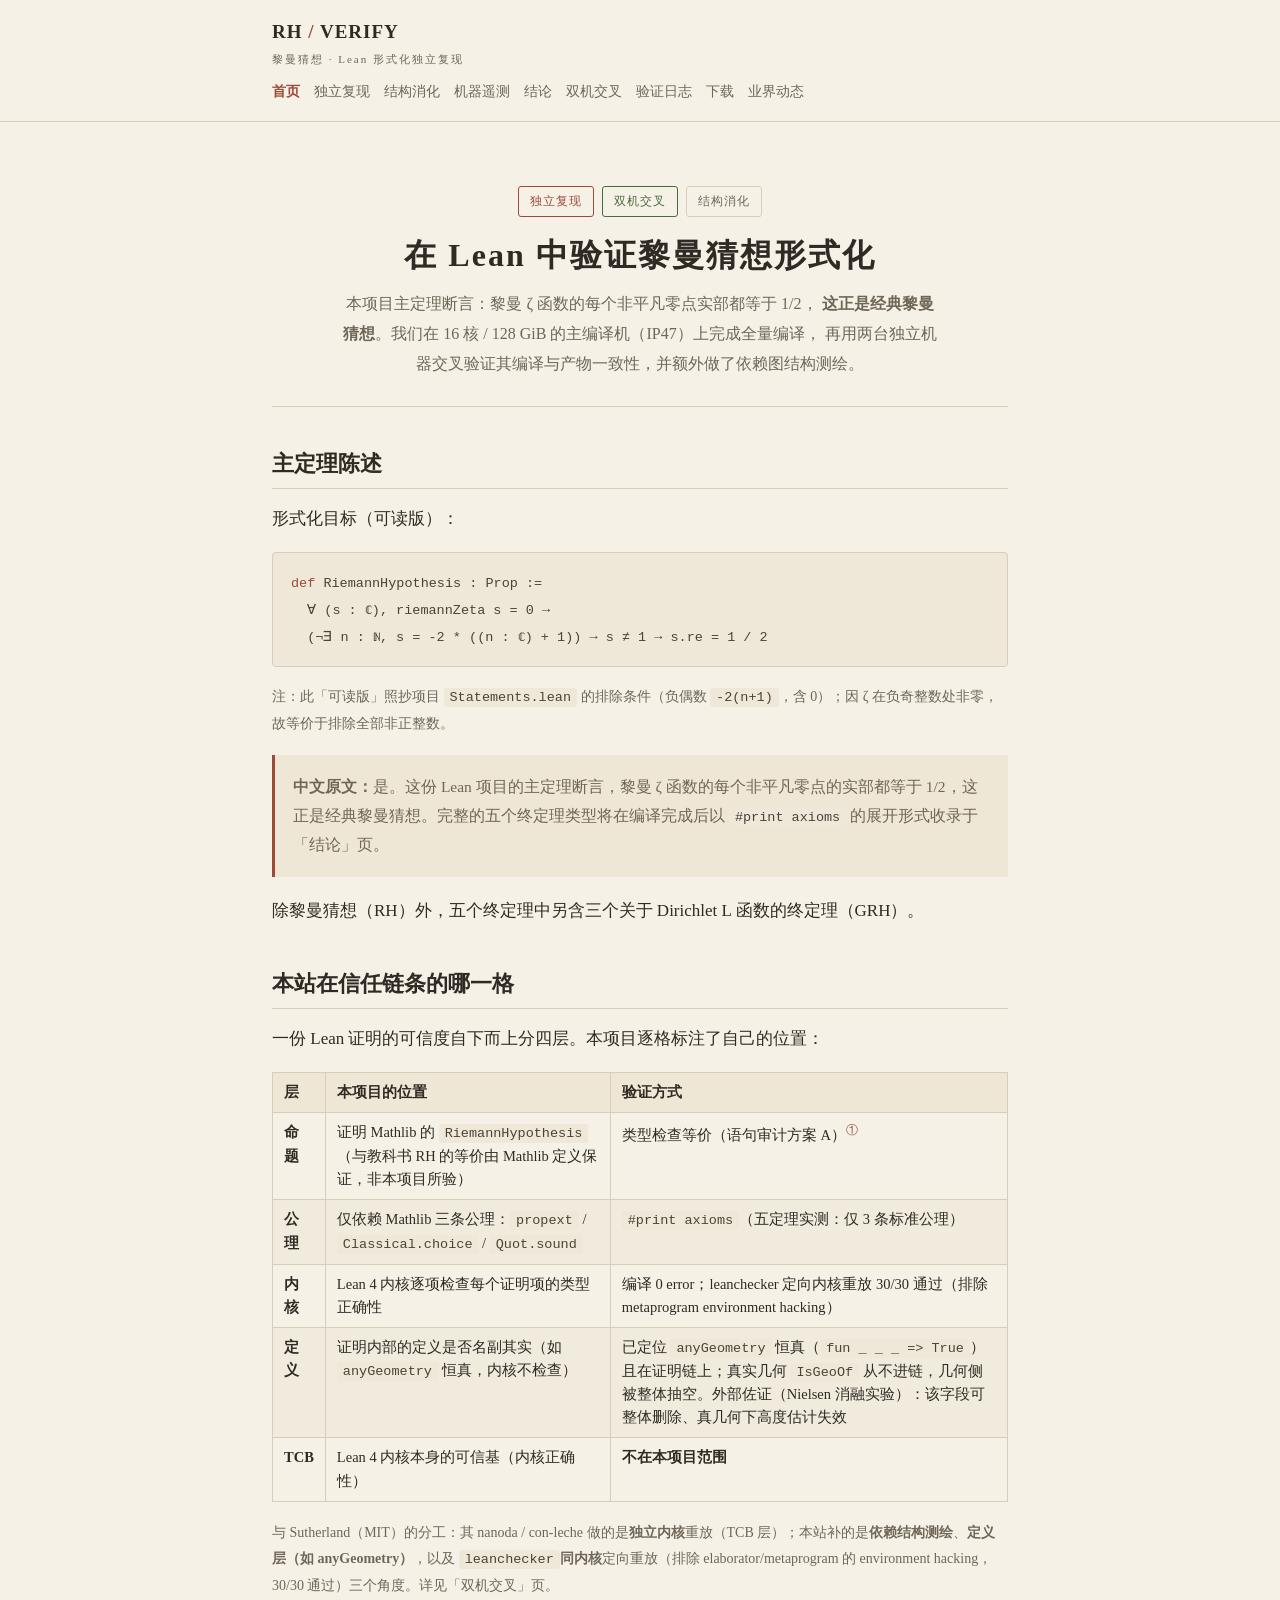
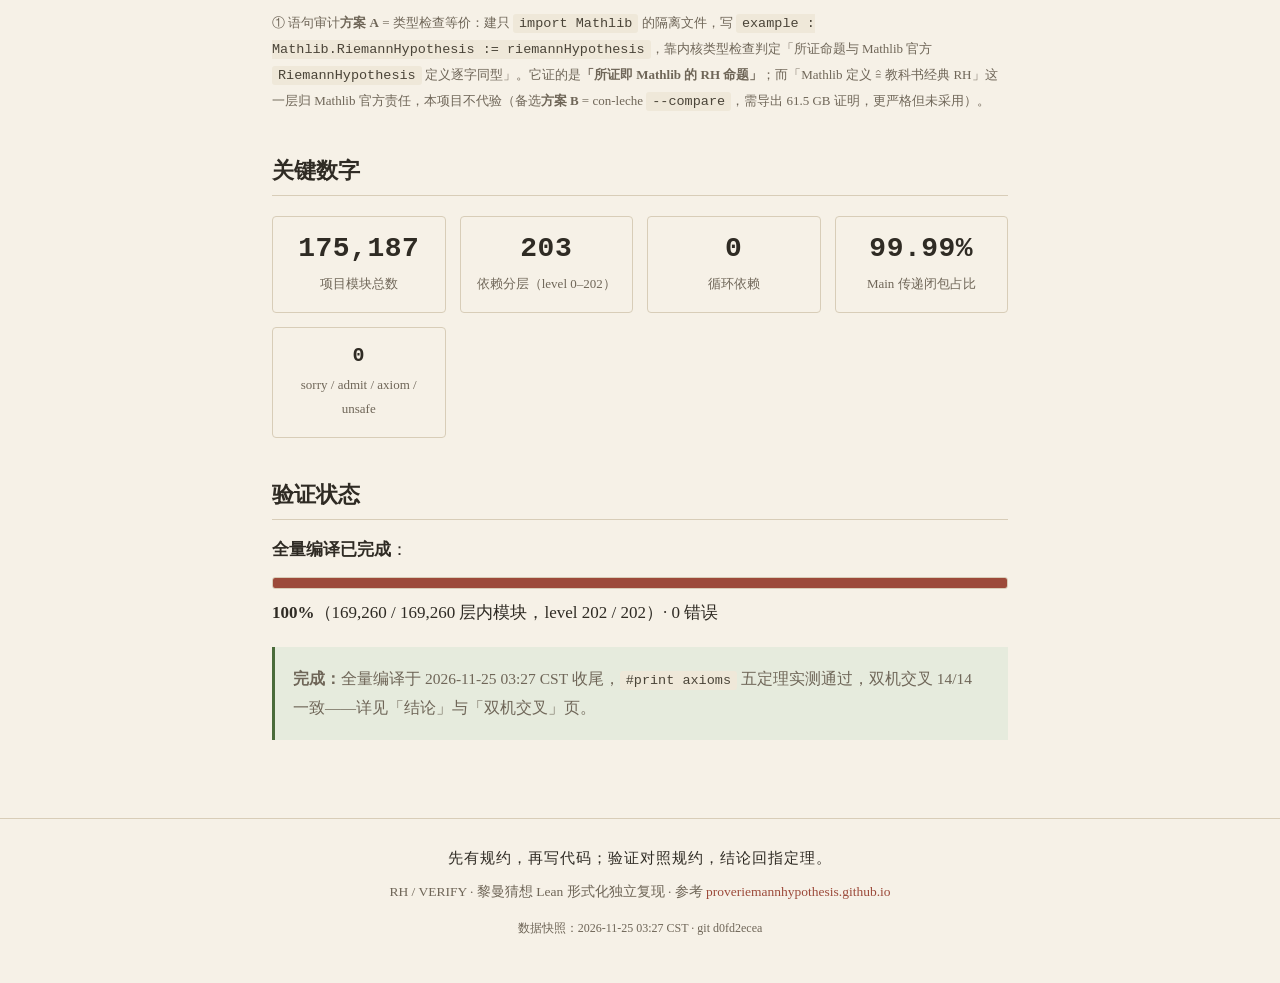
==== index.html @ 1edfa6e1 "docs(gh-pages): 新增业界动态页(news.html) + 时间线组件 + 全站导航入口" ====
<!DOCTYPE html>
<html lang="zh-CN">
<head>
  <meta charset="UTF-8">
  <meta name="viewport" content="width=device-width, initial-scale=1.0">
  <title>RH / VERIFY · 独立复现</title>
  <link rel="stylesheet" href="css/style.css">
</head>
<body>
  <header class="site-header">
    <div class="wrap">
      <div class="brand"><a href="index.html">RH <span class="sep">/</span> VERIFY<span class="en">黎曼猜想 · Lean 形式化独立复现</span></a></div>
      <nav class="site-nav">
        <a href="index.html" class="active">首页</a>
        <a href="reproduction.html">独立复现</a>
        <a href="structure.html">结构消化</a>
        <a href="machine.html">机器遥测</a>
        <a href="results.html">结论</a>
        <a href="crosscheck.html">双机交叉</a>
        <a href="log.html">验证日志</a>
        <a href="downloads.html">下载</a>
        <a href="news.html">业界动态</a>
      </nav>
    </div>
  </header>

  <main class="wrap">
    <section class="hero">
      <div class="badge-row">
        <span class="badge accent">独立复现</span>
        <span class="badge ok">双机交叉</span>
        <span class="badge">结构消化</span>
      </div>
      <h1>在 Lean 中验证黎曼猜想形式化</h1>
      <p class="sub">
        本项目主定理断言：黎曼 ζ 函数的每个非平凡零点实部都等于 1/2，
        <strong>这正是经典黎曼猜想</strong>。我们在 16 核 / 128 GiB 的主编译机（IP47）上完成全量编译，
        再用两台独立机器交叉验证其编译与产物一致性，并额外做了依赖图结构测绘。
      </p>
    </section>

    <section>
      <h2>主定理陈述</h2>
      <p>形式化目标（可读版）：</p>
      <pre><code><span class="code-k">def</span> RiemannHypothesis : Prop :=
  ∀ (s : ℂ), riemannZeta s = 0 →
  (¬∃ n : ℕ, s = -2 * ((n : ℂ) + 1)) → s ≠ 1 → s.re = 1 / 2</code></pre>
      <p style="font-size:14px;color:var(--ink-soft)">注：此「可读版」照抄项目 <code>Statements.lean</code> 的排除条件（负偶数 <code>-2(n+1)</code>，含 0）；因 ζ 在负奇整数处非零，故等价于排除全部非正整数。</p>
      <blockquote>
        <p><strong>中文原文：</strong>是。这份 Lean 项目的主定理断言，黎曼 ζ 函数的每个非平凡零点的实部都等于 1/2，这正是经典黎曼猜想。完整的五个终定理类型将在编译完成后以 <code>#print axioms</code> 的展开形式收录于「结论」页。</p>
      </blockquote>
      <p>除黎曼猜想（RH）外，五个终定理中另含三个关于 Dirichlet L 函数的终定理（GRH）。</p>
    </section>

    <section>
      <h2>本站在信任链条的哪一格</h2>
      <p>一份 Lean 证明的可信度自下而上分四层。本项目逐格标注了自己的位置：</p>
      <table>
        <thead>
          <tr><th>层</th><th>本项目的位置</th><th>验证方式</th></tr>
        </thead>
        <tbody>
          <tr>
            <td><strong>命题</strong></td>
            <td>证明 Mathlib 的 <code>RiemannHypothesis</code>（与教科书 RH 的等价由 Mathlib 定义保证，非本项目所验）</td>
            <td>类型检查等价（语句审计方案 A）<sup><a href="#stmt-audit" title="语句审计方案 A 是什么">①</a></sup></td>
          </tr>
          <tr>
            <td><strong>公理</strong></td>
            <td>仅依赖 Mathlib 三条公理：<code>propext</code> / <code>Classical.choice</code> / <code>Quot.sound</code></td>
            <td><code>#print axioms</code>（五定理实测：仅 3 条标准公理）</td>
          </tr>
          <tr>
            <td><strong>内核</strong></td>
            <td>Lean 4 内核逐项检查每个证明项的类型正确性</td>
            <td>编译 0 error；leanchecker 定向内核重放 30/30 通过（排除 metaprogram environment hacking）</td>
          </tr>
          <tr>
            <td><strong>定义</strong></td>
            <td>证明内部的定义是否名副其实（如 <code>anyGeometry</code> 恒真，内核不检查）</td>
            <td>已定位 <code>anyGeometry</code> 恒真（<code>fun _ _ _ =&gt; True</code>）且在证明链上；真实几何 <code>IsGeoOf</code> 从不进链，几何侧被整体抽空。外部佐证（Nielsen 消融实验）：该字段可整体删除、真几何下高度估计失效</td>
          </tr>
          <tr>
            <td><strong>TCB</strong></td>
            <td>Lean 4 内核本身的可信基（内核正确性）</td>
            <td><strong>不在本项目范围</strong></td>
          </tr>
        </tbody>
      </table>
      <p style="font-size:14px;color:var(--ink-soft)">与 Sutherland（MIT）的分工：其 nanoda / con-leche 做的是<strong>独立内核</strong>重放（TCB 层）；本站补的是<strong>依赖结构测绘</strong>、<strong>定义层（如 anyGeometry）</strong>，以及 <code>leanchecker</code><strong>同内核</strong>定向重放（排除 elaborator/metaprogram 的 environment hacking，30/30 通过）三个角度。详见「双机交叉」页。</p>
      <p style="font-size:13px;color:var(--ink-soft)" id="stmt-audit">① 语句审计<strong>方案 A</strong> = 类型检查等价：建只 <code>import Mathlib</code> 的隔离文件，写 <code>example : Mathlib.RiemannHypothesis := riemannHypothesis</code>，靠内核类型检查判定「所证命题与 Mathlib 官方 <code>RiemannHypothesis</code> 定义逐字同型」。它证的是<strong>「所证即 Mathlib 的 RH 命题」</strong>；而「Mathlib 定义 ≙ 教科书经典 RH」这一层归 Mathlib 官方责任，本项目不代验（备选<strong>方案 B</strong> = con-leche <code>--compare</code>，需导出 61.5 GB 证明，更严格但未采用）。</p>
    </section>

    <section>
      <h2>关键数字</h2>
      <div class="stat-grid">
        <div class="stat-card">
          <div class="stat-value">175,187</div>
          <div class="stat-label">项目模块总数</div>
        </div>
        <div class="stat-card">
          <div class="stat-value">203</div>
          <div class="stat-label">依赖分层（level 0–202）</div>
        </div>
        <div class="stat-card">
          <div class="stat-value">0</div>
          <div class="stat-label">循环依赖</div>
        </div>
        <div class="stat-card">
          <div class="stat-value">99.99%</div>
          <div class="stat-label">Main 传递闭包占比</div>
        </div>
        <div class="stat-card">
          <div class="stat-value small">0</div>
          <div class="stat-label">sorry / admit / axiom / unsafe</div>
        </div>
      </div>
    </section>

    <section>
      <h2>验证状态</h2>
      <p><strong>全量编译已完成</strong>：</p>
      <div class="progress"><span style="width:100%"></span></div>
      <p style="margin-top:8px">
        <strong>100%</strong>（169,260 / 169,260 层内模块，level 202 / 202）· 0 错误
      </p>
      <blockquote class="ok">
        <p><strong>完成：</strong>全量编译于 2026-11-25 03:27 CST 收尾，<code>#print axioms</code> 五定理实测通过，双机交叉 14/14 一致——详见「结论」与「双机交叉」页。</p>
      </blockquote>
    </section>
  </main>

  <footer class="site-footer">
    <div class="principle">先有规约，再写代码；验证对照规约，结论回指定理。</div>
    <p style="margin-top:8px">RH / VERIFY · 黎曼猜想 Lean 形式化独立复现 · 参考 <a href="https://proveriemannhypothesis.github.io/">proveriemannhypothesis.github.io</a></p>
    <p style="margin-top:8px;font-size:12px;color:var(--ink-soft)">数据快照：2026-11-25 03:27 CST · git d0fd2ecea</p>
  </footer>
</body>
</html>
---- css/style.css ----
/* RH / VERIFY · 水墨道风 极简样式
   继承自 spec-oriented-development：
   减法优先 —— 无阴影、无模糊、无渐变，只用宣纸底 + 墨色 + 朱砂点缀 */

:root {
  --bg: #f6f1e7;          /* 宣纸 */
  --bg-soft: #efe7d6;     /* 淡纸 */
  --ink: #2f2b24;         /* 浓墨 */
  --ink-soft: #6f6658;    /* 淡墨 */
  --accent: #9c4a3a;      /* 朱砂 / 赭石 */
  --line: #d8cdb8;        /* 淡墨线 */
  --code-bg: #efe8d9;
  --code-ink: #4a4438;
  --ok: #4a6b3a;          /* 竹绿：通过 / 干净 */
  --ok-soft: #e6ebdd;
  --warn: #9c6b3a;        /* 赭黄：待回填 / 进行中 */
  --warn-soft: #f0e7d8;
  --maxw: 780px;
}

* { box-sizing: border-box; }

html { scroll-behavior: smooth; }

body {
  margin: 0;
  background: var(--bg);
  color: var(--ink);
  font-family: "Noto Serif SC", "Source Han Serif SC", "Songti SC", "STSong", "SimSun", serif;
  line-height: 1.85;
  font-size: 17px;
  -webkit-font-smoothing: antialiased;
}

a { color: var(--accent); text-decoration: none; border-bottom: 1px solid transparent; }
a:hover { border-bottom-color: var(--accent); }

.wrap { max-width: var(--maxw); margin: 0 auto; padding: 0 22px; }

/* ---------- 页头 ---------- */
.site-header {
  border-bottom: 1px solid var(--line);
  background: var(--bg);
  position: sticky; top: 0; z-index: 10;
}
.site-header .wrap { display: flex; flex-wrap: wrap; align-items: center; gap: 8px 20px; padding-top: 14px; padding-bottom: 14px; }
.brand { font-size: 19px; font-weight: 700; letter-spacing: 1px; border-bottom: none; }
.brand a { color: var(--ink); border-bottom: none; }
.brand .sep { color: var(--accent); }
.brand .en { display: block; font-size: 11px; font-weight: 400; letter-spacing: 2px; color: var(--ink-soft); }
.site-nav { display: flex; flex-wrap: wrap; gap: 4px 14px; font-size: 14px; }
.site-nav a { color: var(--ink-soft); border-bottom: none; padding: 2px 0; }
.site-nav a:hover { color: var(--accent); }
.site-nav a.active { color: var(--accent); font-weight: 700; }

/* ---------- 正文 ---------- */
main.wrap { padding-top: 28px; padding-bottom: 60px; }

h1, h2, h3, h4 { font-weight: 700; line-height: 1.5; }
h1 { font-size: 30px; line-height: 1.4; margin: 0 0 6px; letter-spacing: 1px; }
h2 { font-size: 22px; margin: 40px 0 14px; padding-bottom: 8px; border-bottom: 1px solid var(--line); }
h3 { font-size: 19px; margin: 28px 0 10px; }
h4 { font-size: 17px; margin: 22px 0 8px; }

p { margin: 12px 0; }

blockquote {
  margin: 18px 0; padding: 12px 18px;
  border-left: 3px solid var(--accent);
  background: var(--bg-soft);
  color: var(--ink-soft);
  font-size: 15.5px;
}
blockquote p { margin: 6px 0; }
blockquote.ok { border-left-color: var(--ok); background: var(--ok-soft); }
blockquote.warn { border-left-color: var(--warn); background: var(--warn-soft); }

hr { border: none; border-top: 1px solid var(--line); margin: 36px 0; }

code {
  font-family: "SF Mono", "JetBrains Mono", "Cascadia Code", Consolas, monospace;
  font-size: 13.5px;
  background: var(--code-bg);
  color: var(--code-ink);
  padding: 2px 6px;
  border-radius: 3px;
}
pre {
  background: var(--code-bg);
  padding: 16px 18px;
  overflow-x: auto;
  border: 1px solid var(--line);
  border-radius: 4px;
  line-height: 1.6;
}
pre code { background: none; padding: 0; font-size: 13.5px; }
.code-k { color: var(--accent); }
.code-c { color: var(--ink-soft); }

/* ---------- 表格 ---------- */
table {
  border-collapse: collapse; width: 100%; margin: 18px 0;
  font-size: 14.5px; line-height: 1.6;
}
th, td { border: 1px solid var(--line); padding: 8px 11px; text-align: left; vertical-align: top; }
th { background: var(--bg-soft); font-weight: 700; white-space: nowrap; }
td.num, th.num { text-align: right; font-family: "SF Mono", "Cascadia Code", Consolas, monospace; }
tbody tr:nth-child(even) { background: rgba(216, 205, 184, 0.18); }

/* ---------- 列表 ---------- */
ul, ol { padding-left: 24px; margin: 12px 0; }
li { margin: 5px 0; }
li > ul, li > ol { margin: 4px 0; }

/* ---------- 首页 hero ---------- */
.hero {
  padding: 36px 0 28px;
  text-align: center;
  border-bottom: 1px solid var(--line);
  margin-bottom: 26px;
}
.hero h1 { font-size: 32px; letter-spacing: 2px; margin: 0 0 12px; }
.hero .sub { color: var(--ink-soft); font-size: 16px; max-width: 600px; margin: 0 auto; }

/* ---------- 状态标签 ---------- */
.badge-row { display: flex; flex-wrap: wrap; gap: 8px; justify-content: center; margin-bottom: 16px; }
.badge {
  font-size: 12px; letter-spacing: 1px; padding: 3px 11px;
  border: 1px solid var(--line); border-radius: 3px;
  color: var(--ink-soft); background: var(--bg);
}
.badge.accent { color: var(--accent); border-color: var(--accent); }
.badge.ok { color: var(--ok); border-color: var(--ok); }
.badge.warn { color: var(--warn); border-color: var(--warn); }

/* ---------- 数字卡片（数据报告扩展） ---------- */
.stat-grid {
  display: grid; grid-template-columns: repeat(auto-fill, minmax(160px, 1fr));
  gap: 14px; margin: 20px 0;
}
.stat-card {
  border: 1px solid var(--line); border-radius: 4px;
  padding: 16px 16px; background: var(--bg); text-align: center;
}
.stat-value { font-size: 28px; font-weight: 700; color: var(--ink); letter-spacing: 0.5px; line-height: 1.15; font-family: "SF Mono", "Cascadia Code", Consolas, monospace; }
.stat-value.small { font-size: 20px; }
.stat-label { font-size: 13px; color: var(--ink-soft); margin-top: 6px; }
.stat-note { font-size: 12px; color: var(--ink-soft); margin-top: 3px; }

/* ---------- 进度条 ---------- */
.progress { background: var(--bg-soft); border: 1px solid var(--line); border-radius: 3px; height: 12px; overflow: hidden; }
.progress > span { display: block; height: 100%; background: var(--accent); }

/* ---------- 时间线 ---------- */
.timeline { position: relative; margin: 20px 0 8px; padding-left: 22px; border-left: 1px solid var(--line); }
.timeline-item { position: relative; margin: 0 0 26px; }
.timeline-item:last-child { margin-bottom: 4px; }
.timeline-item::before {
  content: ""; position: absolute; left: -28px; top: 5px;
  width: 11px; height: 11px; border-radius: 50%;
  background: var(--bg); border: 2px solid var(--accent);
}
.timeline-date {
  font-size: 12px; letter-spacing: 1px; color: var(--ink-soft);
  font-family: "SF Mono", "Cascadia Code", Consolas, monospace;
}
.timeline-item h4 { margin: 2px 0 4px; font-size: 17px; }
.timeline-item p { margin: 4px 0; font-size: 15px; }

/* ---------- 待回填占位 ---------- */
.placeholder {
  border: 1px dashed var(--line); border-radius: 4px; padding: 28px;
  text-align: center; color: var(--ink-soft); background: var(--bg);
}
.placeholder .tag {
  display: inline-block; font-size: 12px; letter-spacing: 1px;
  color: var(--warn); border: 1px solid var(--warn); padding: 2px 10px;
  border-radius: 3px; margin-bottom: 10px;
}

/* ---------- 页脚 ---------- */
.site-footer {
  border-top: 1px solid var(--line);
  color: var(--ink-soft);
  font-size: 13.5px;
  text-align: center;
  padding: 26px 22px 40px;
}
.site-footer .principle { color: var(--ink); font-size: 14.5px; letter-spacing: 1px; }

@media (max-width: 600px) {
  body { font-size: 16px; }
  h1, .hero h1 { font-size: 25px; }
  h2 { font-size: 20px; }
  table { font-size: 13px; }
  .stat-value { font-size: 22px; }
}
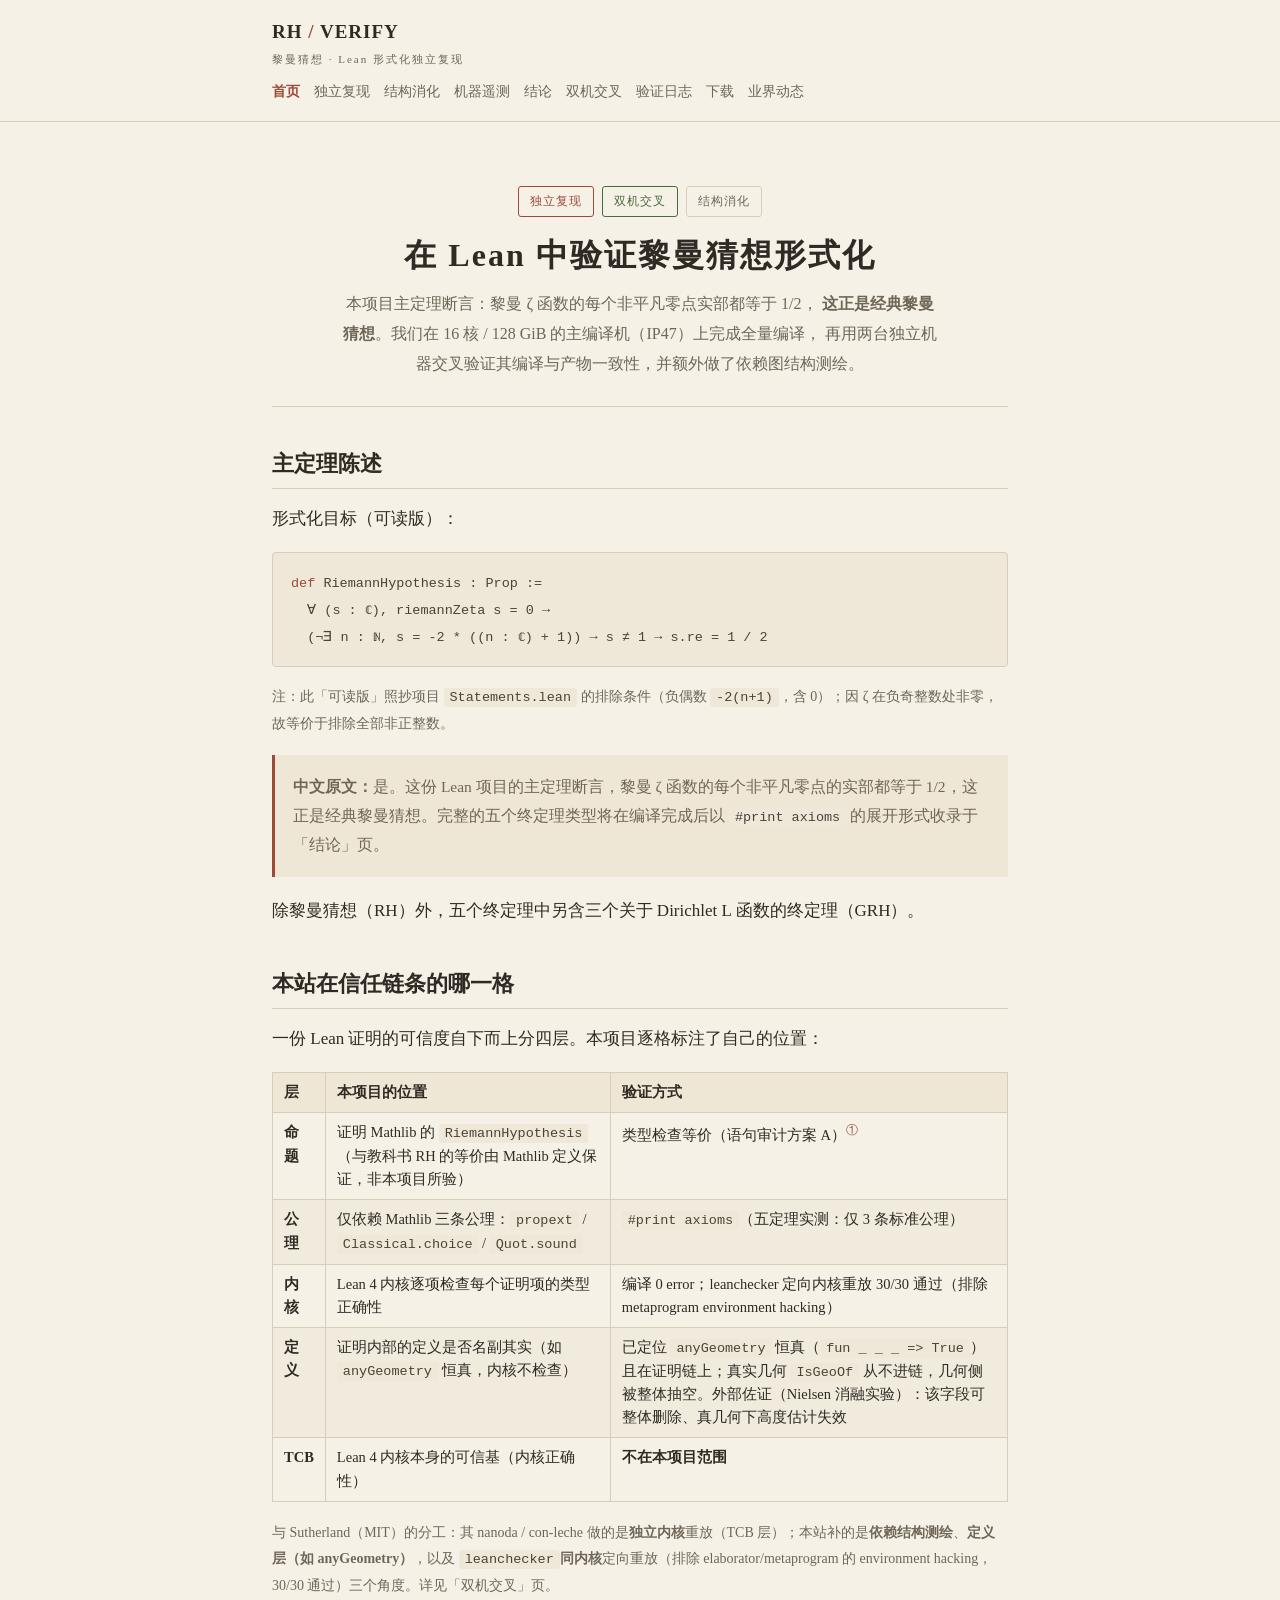
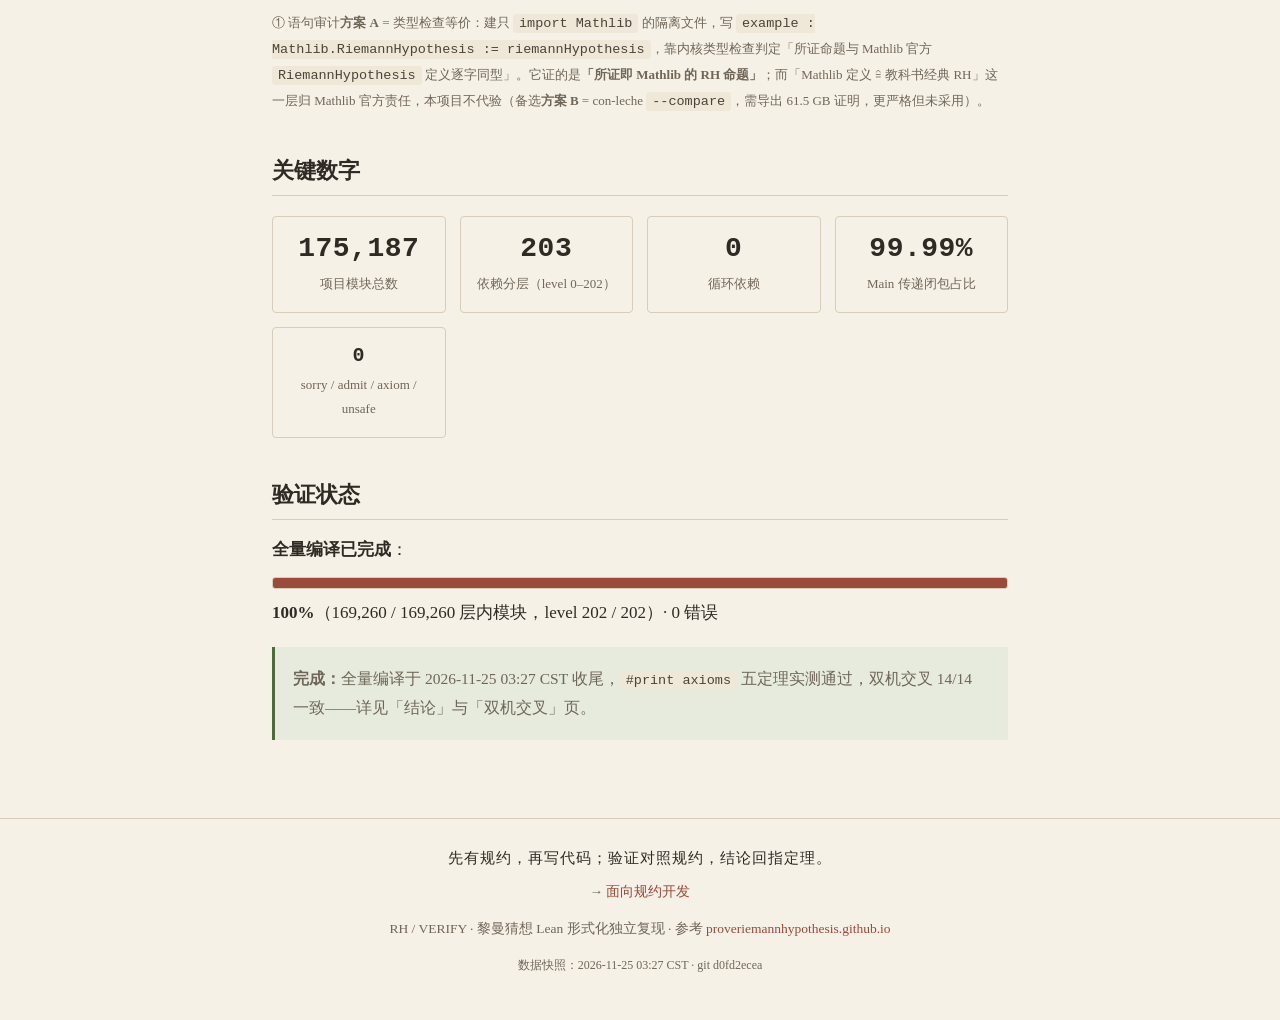
==== commit 77297879: "docs(gh-pages): footer 增加面向规约开发链接 + 最新动态标识改中文「新」" ====
--- a/index.html
+++ b/index.html
@@ -132,6 +132,7 @@
 
   <footer class="site-footer">
     <div class="principle">先有规约，再写代码；验证对照规约，结论回指定理。</div>
+    <p style="margin-top:8px">→ <a href="https://skyboyhjj.github.io/spec-oriented-development/">面向规约开发</a></p>
     <p style="margin-top:8px">RH / VERIFY · 黎曼猜想 Lean 形式化独立复现 · 参考 <a href="https://proveriemannhypothesis.github.io/">proveriemannhypothesis.github.io</a></p>
     <p style="margin-top:8px;font-size:12px;color:var(--ink-soft)">数据快照：2026-11-25 03:27 CST · git d0fd2ecea</p>
   </footer>
--- a/css/style.css
+++ b/css/style.css
@@ -166,6 +166,12 @@
 }
 .timeline-item h4 { margin: 2px 0 4px; font-size: 17px; }
 .timeline-item p { margin: 4px 0; font-size: 15px; }
+.tag-new {
+  display: inline-block; margin-left: 8px; vertical-align: 2px;
+  font-size: 11px; letter-spacing: 1px; padding: 1px 8px;
+  color: var(--accent); border: 1px solid var(--accent); border-radius: 3px;
+  font-weight: 700; font-family: "SF Mono", "Cascadia Code", Consolas, monospace;
+}
 
 /* ---------- 待回填占位 ---------- */
 .placeholder {
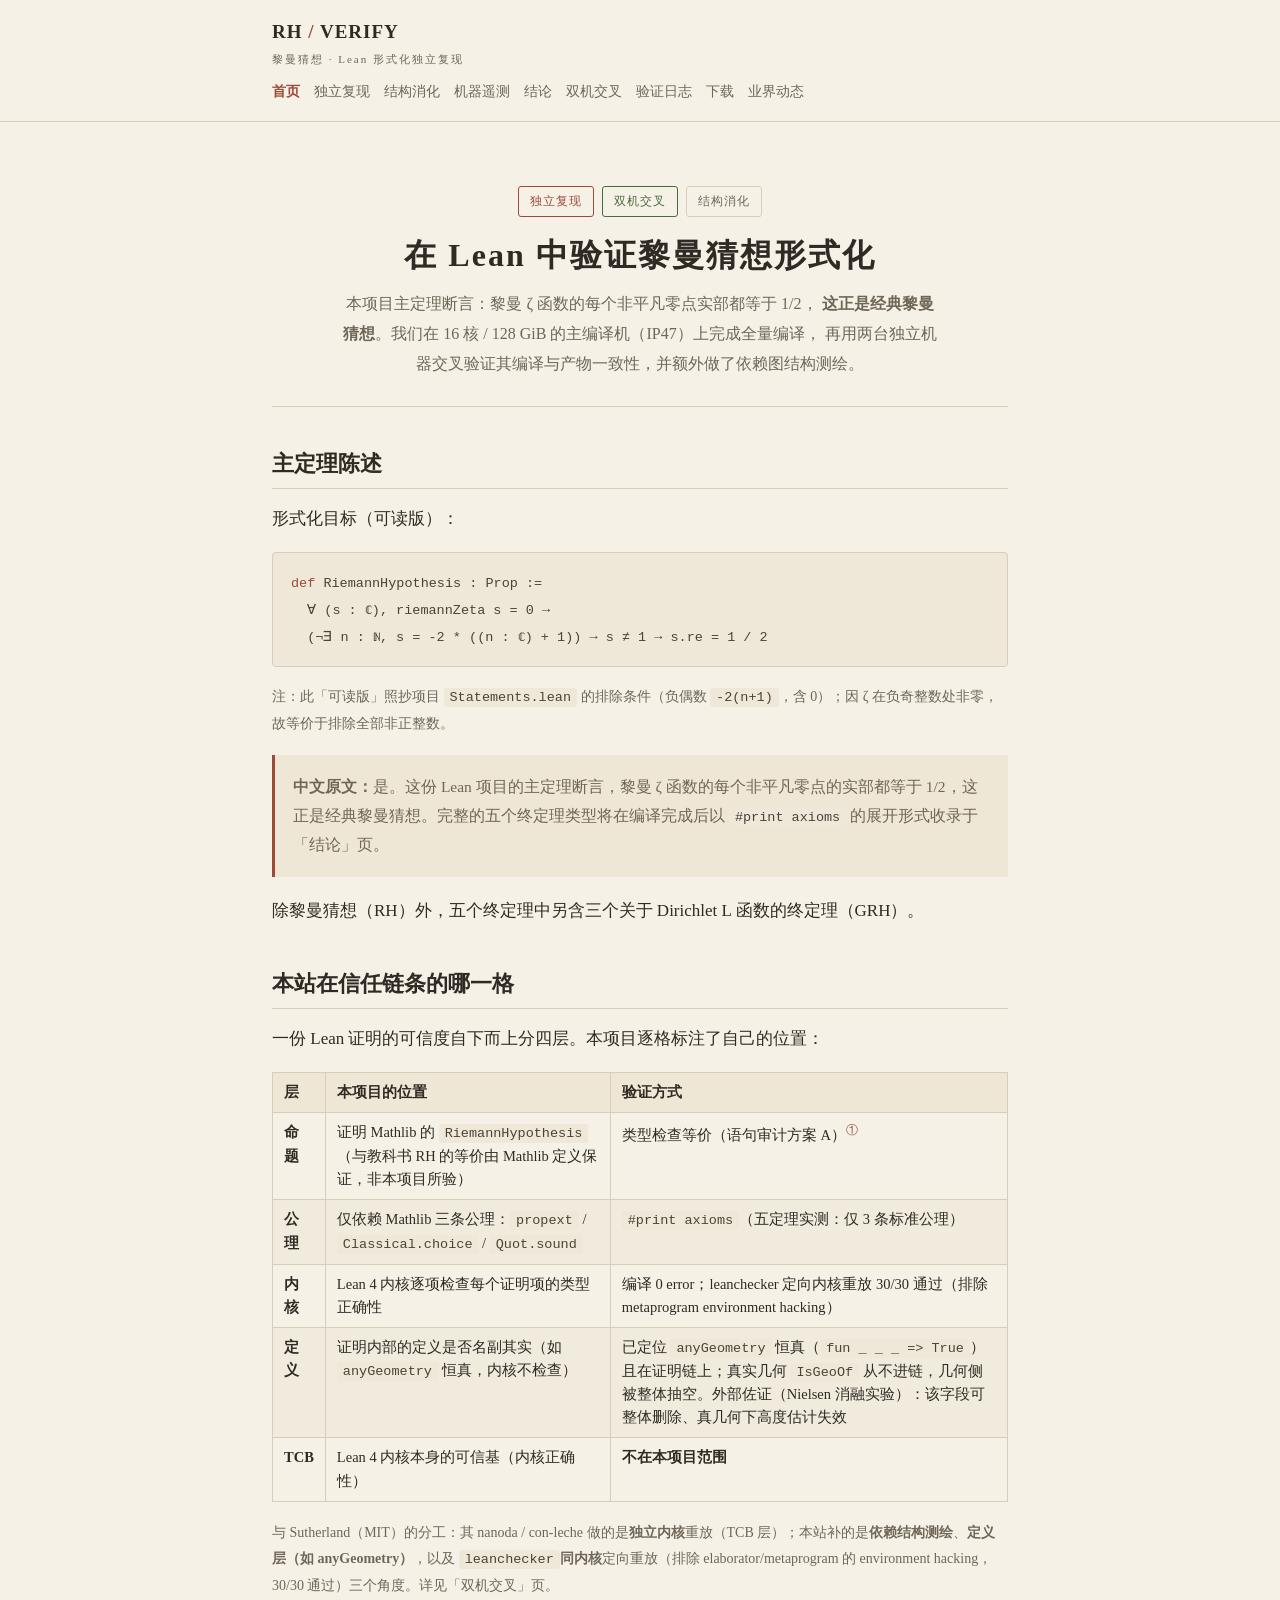
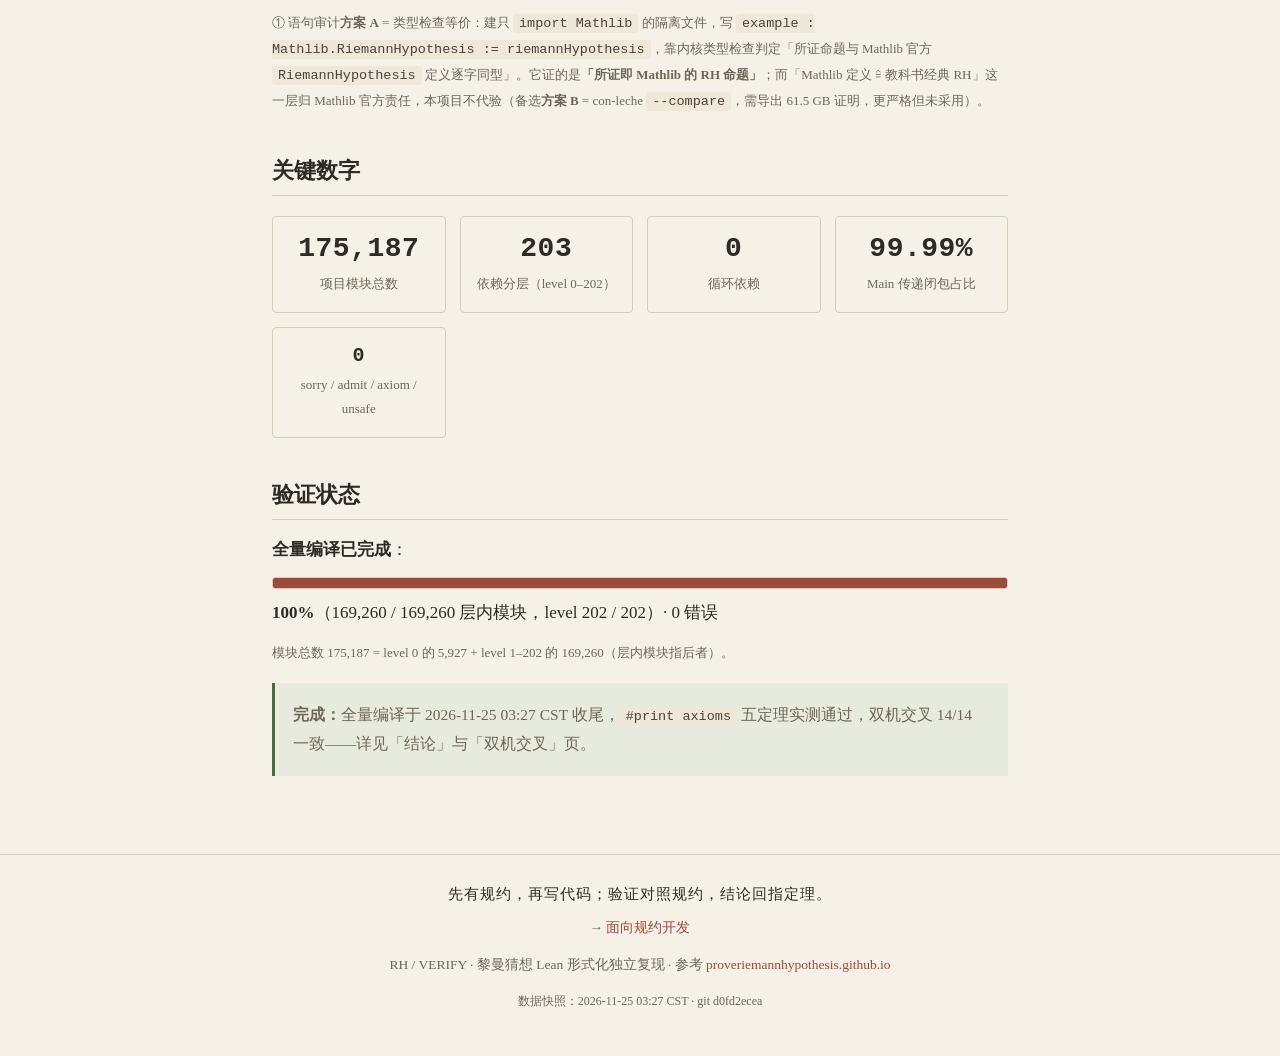
==== commit 6aa6b7a2: "docs(gh-pages): 首页补注模块总数口径（175,187 = level 0 的 5,927 + level 1-202 的 169,260）" ====
--- a/index.html
+++ b/index.html
@@ -124,6 +124,9 @@
       <p style="margin-top:8px">
         <strong>100%</strong>（169,260 / 169,260 层内模块，level 202 / 202）· 0 错误
       </p>
+      <p style="margin-top:4px;font-size:13px;color:var(--ink-soft)">
+        模块总数 175,187 = level 0 的 5,927 + level 1–202 的 169,260（层内模块指后者）。
+      </p>
       <blockquote class="ok">
         <p><strong>完成：</strong>全量编译于 2026-11-25 03:27 CST 收尾，<code>#print axioms</code> 五定理实测通过，双机交叉 14/14 一致——详见「结论」与「双机交叉」页。</p>
       </blockquote>
--- a/css/style.css
+++ b/css/style.css
@@ -168,8 +168,8 @@
 .timeline-item p { margin: 4px 0; font-size: 15px; }
 .tag-new {
   display: inline-block; margin-left: 8px; vertical-align: 2px;
-  font-size: 11px; letter-spacing: 1px; padding: 1px 8px;
-  color: var(--accent); border: 1px solid var(--accent); border-radius: 3px;
+  font-size: 11px; letter-spacing: 1px; padding: 2px 8px;
+  color: #fff; background: var(--accent); border-radius: 4px;
   font-weight: 700; font-family: "SF Mono", "Cascadia Code", Consolas, monospace;
 }
 
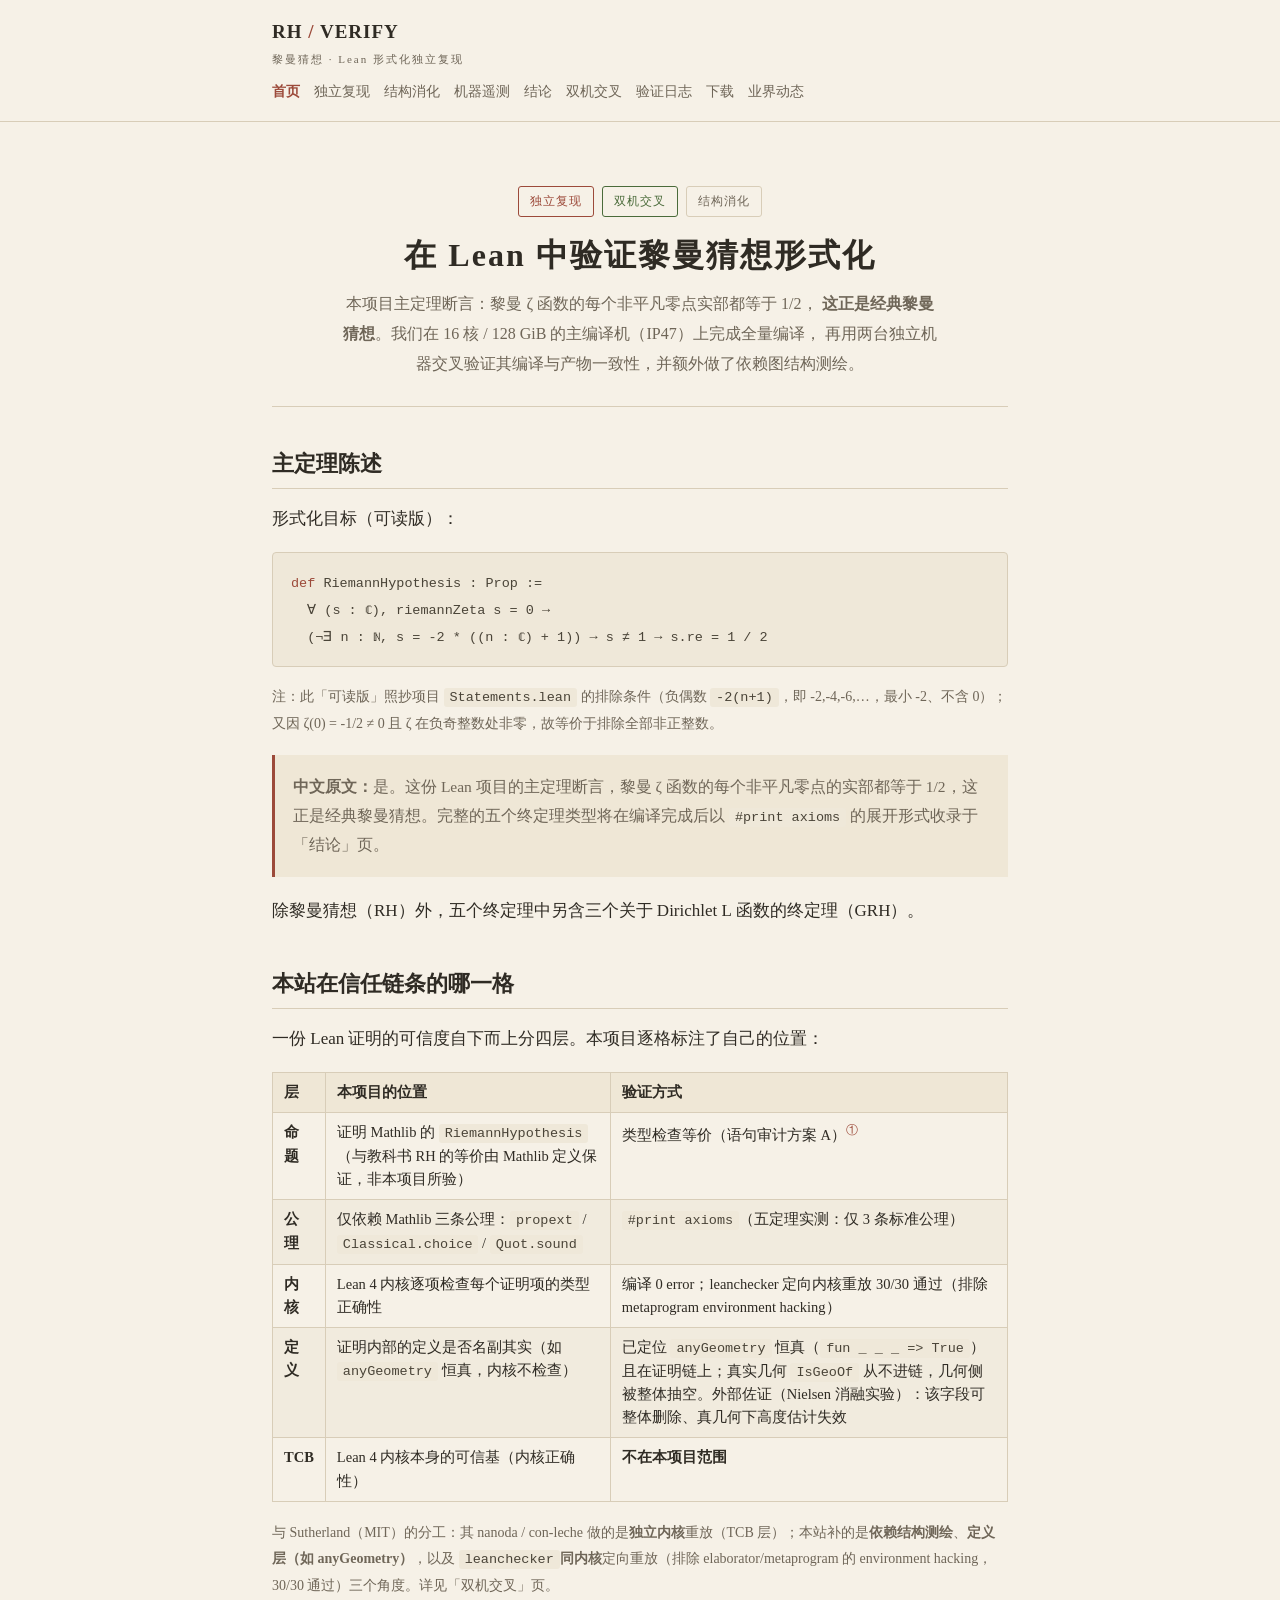
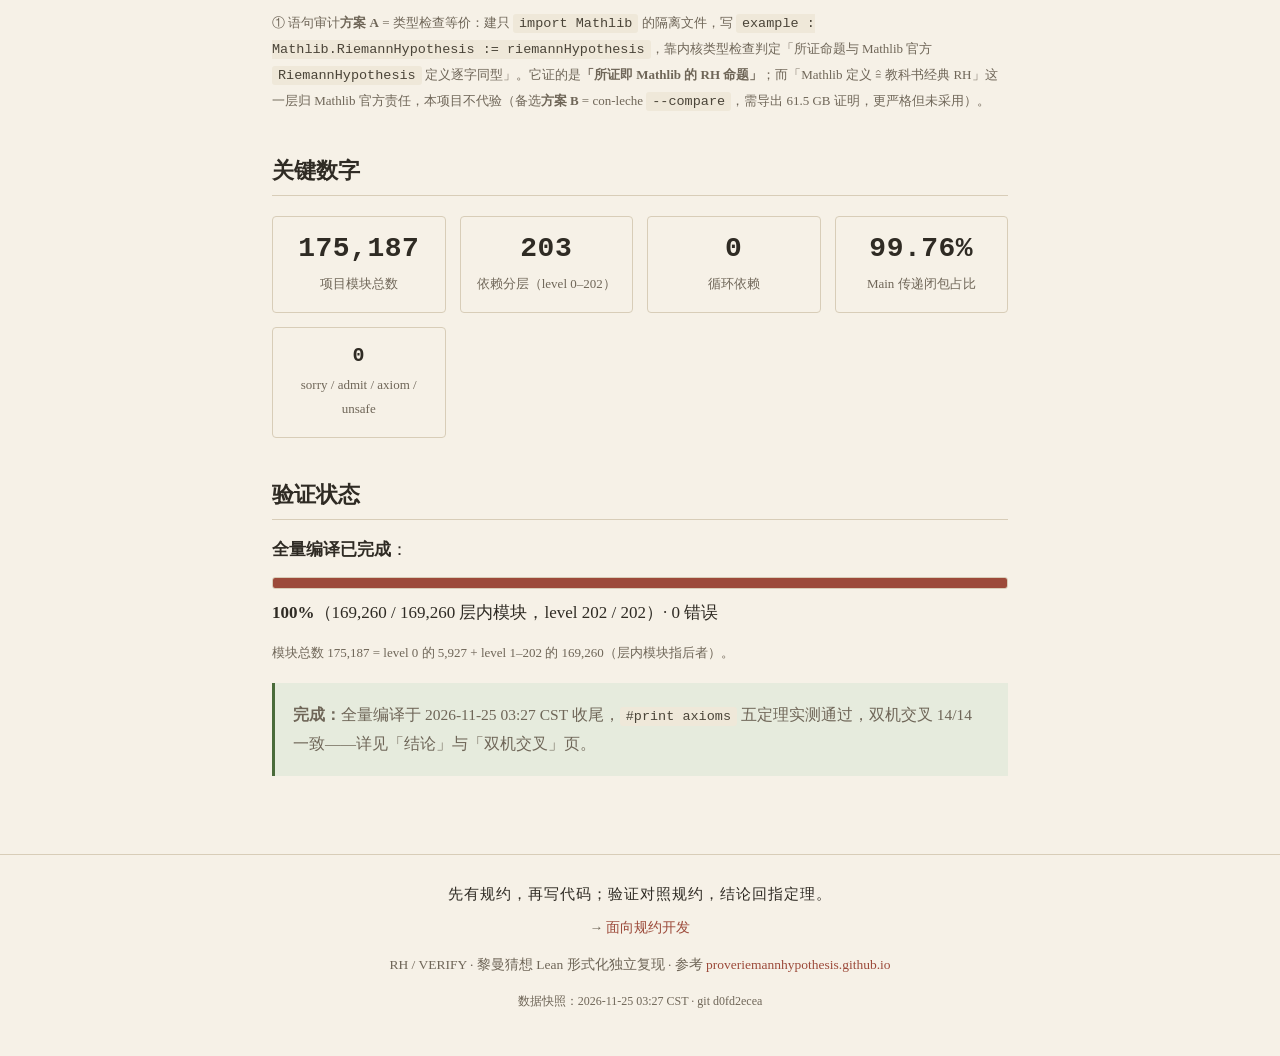
==== commit ce7d2115: "回改: 读解审计核验(闭包99.76%174764/含0修正/leanchecker30-67/逐字一致改展开后同型/Nielsen同篇合并)" ====
--- a/index.html
+++ b/index.html
@@ -45,7 +45,7 @@
       <pre><code><span class="code-k">def</span> RiemannHypothesis : Prop :=
   ∀ (s : ℂ), riemannZeta s = 0 →
   (¬∃ n : ℕ, s = -2 * ((n : ℂ) + 1)) → s ≠ 1 → s.re = 1 / 2</code></pre>
-      <p style="font-size:14px;color:var(--ink-soft)">注：此「可读版」照抄项目 <code>Statements.lean</code> 的排除条件（负偶数 <code>-2(n+1)</code>，含 0）；因 ζ 在负奇整数处非零，故等价于排除全部非正整数。</p>
+      <p style="font-size:14px;color:var(--ink-soft)">注：此「可读版」照抄项目 <code>Statements.lean</code> 的排除条件（负偶数 <code>-2(n+1)</code>，即 -2,-4,-6,…，最小 -2、不含 0）；又因 ζ(0) = -1/2 ≠ 0 且 ζ 在负奇整数处非零，故等价于排除全部非正整数。</p>
       <blockquote>
         <p><strong>中文原文：</strong>是。这份 Lean 项目的主定理断言，黎曼 ζ 函数的每个非平凡零点的实部都等于 1/2，这正是经典黎曼猜想。完整的五个终定理类型将在编译完成后以 <code>#print axioms</code> 的展开形式收录于「结论」页。</p>
       </blockquote>
@@ -107,7 +107,7 @@
           <div class="stat-label">循环依赖</div>
         </div>
         <div class="stat-card">
-          <div class="stat-value">99.99%</div>
+          <div class="stat-value">99.76%</div>
           <div class="stat-label">Main 传递闭包占比</div>
         </div>
         <div class="stat-card">
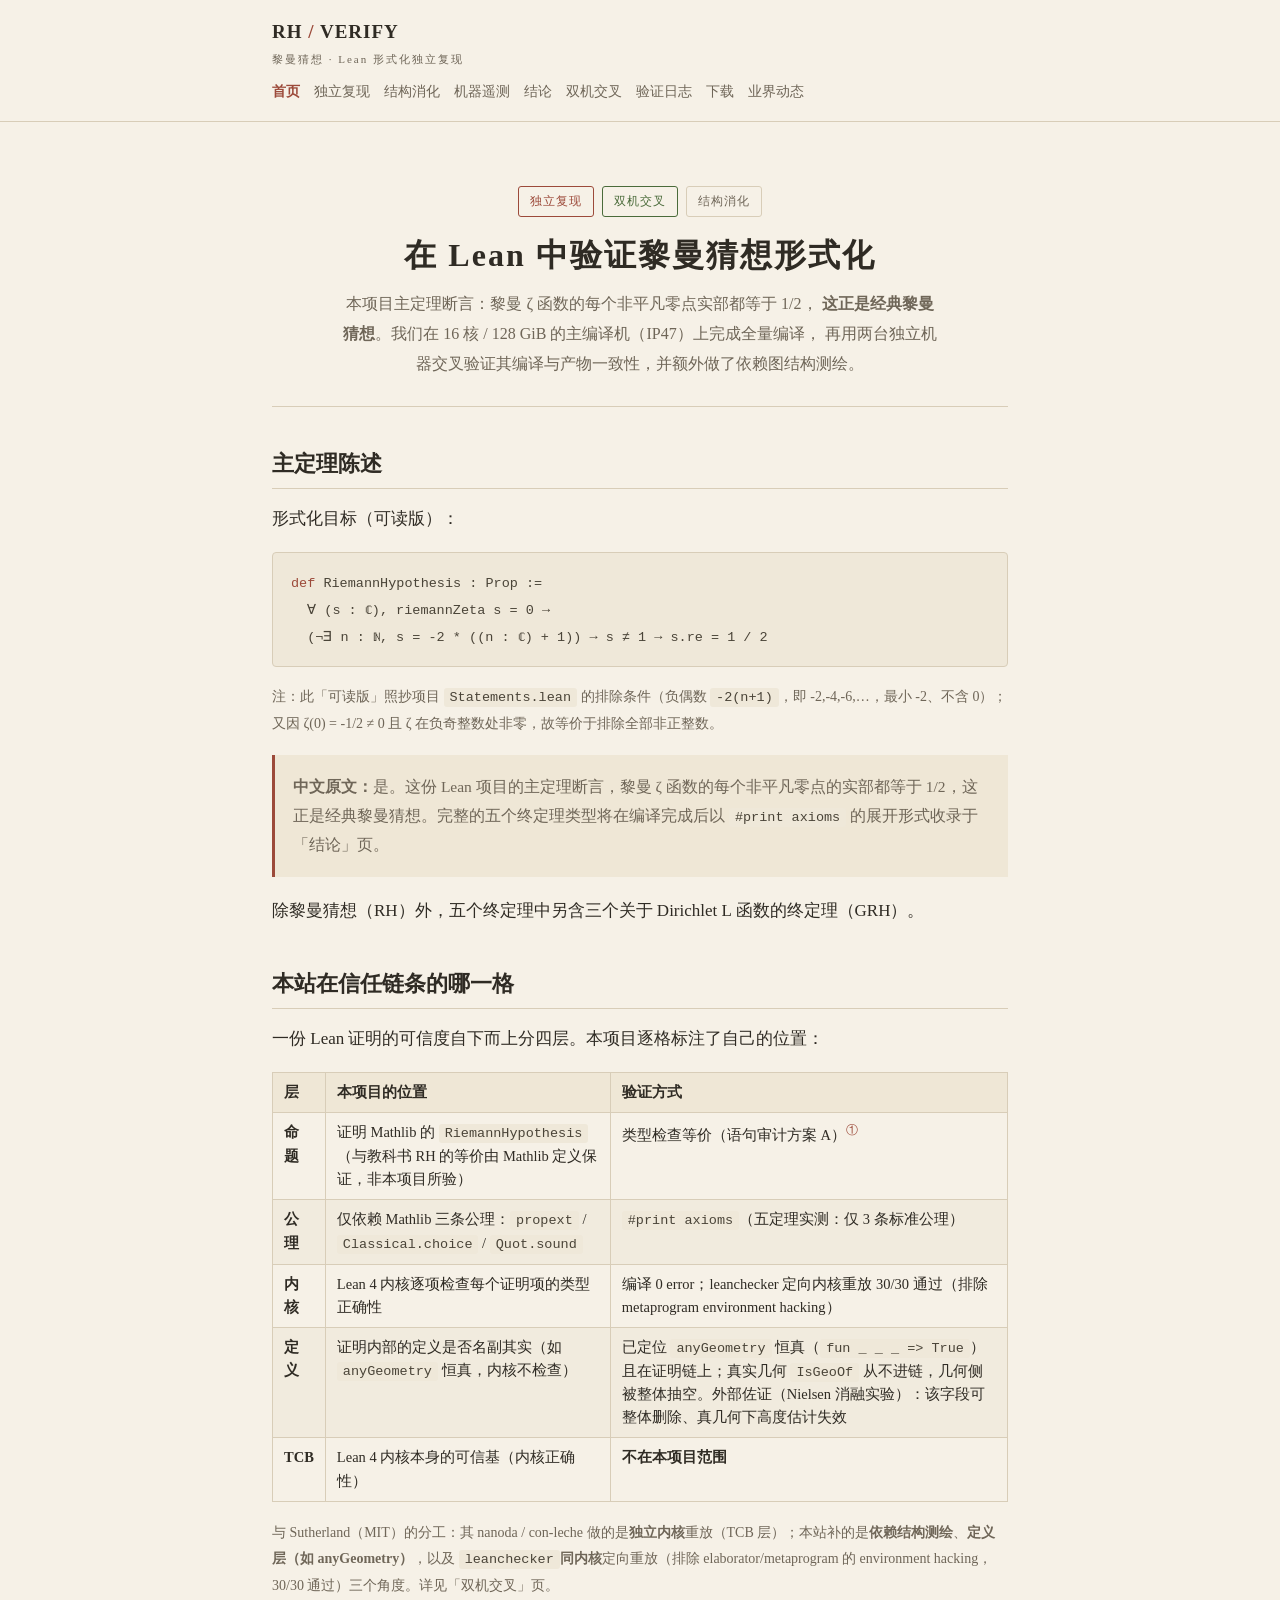
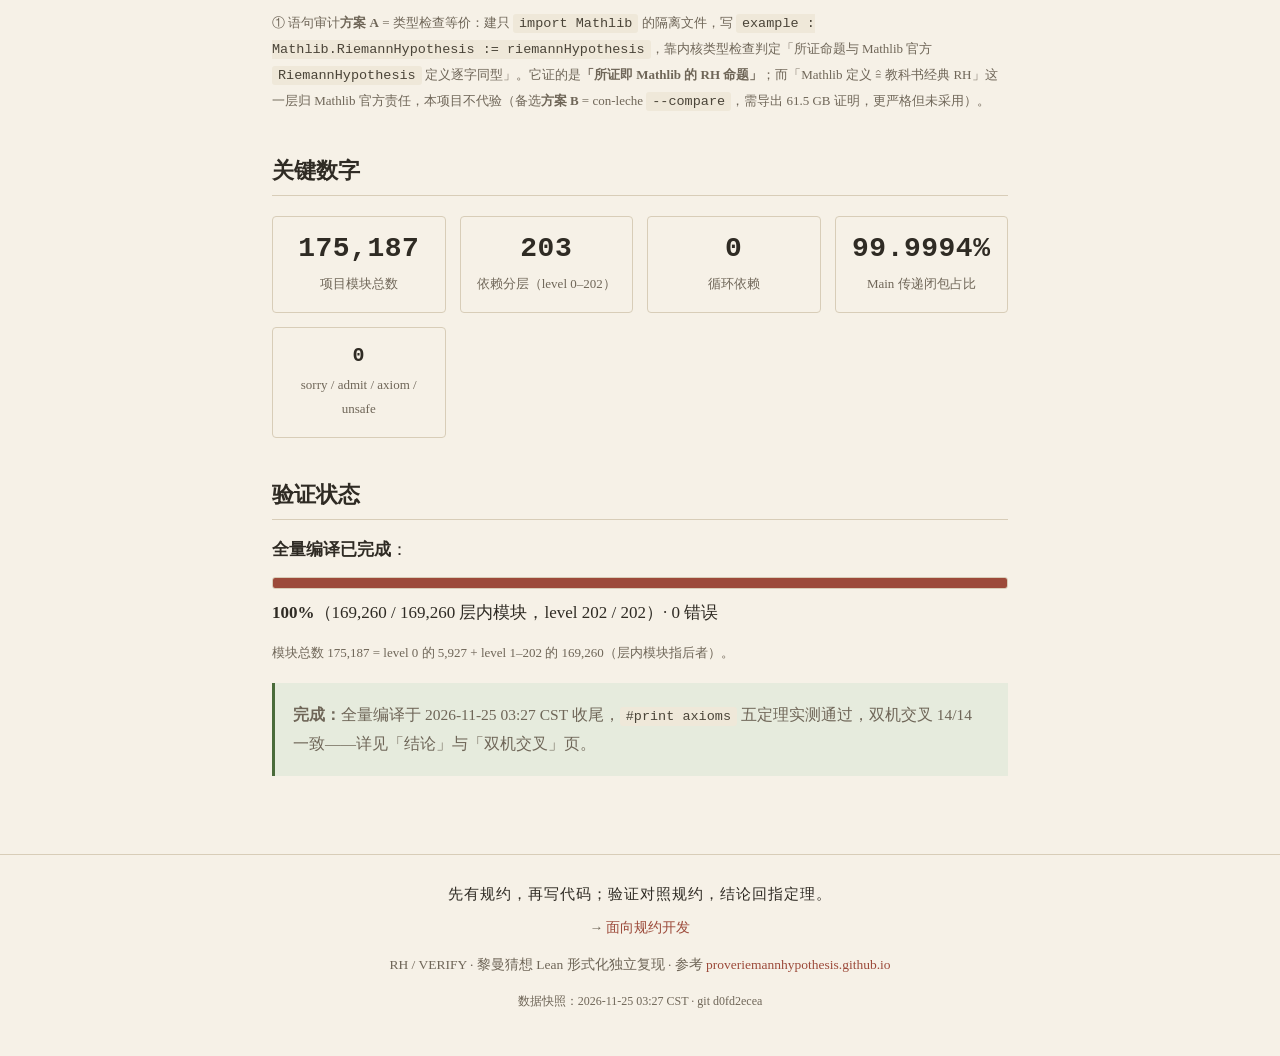
==== commit 8fae6704: "回滚: 闭包数回归175186/99.9994%/仅Main在外(读解二审证实页面对产物错)" ====
--- a/index.html
+++ b/index.html
@@ -107,7 +107,7 @@
           <div class="stat-label">循环依赖</div>
         </div>
         <div class="stat-card">
-          <div class="stat-value">99.76%</div>
+          <div class="stat-value">99.9994%</div>
           <div class="stat-label">Main 传递闭包占比</div>
         </div>
         <div class="stat-card">
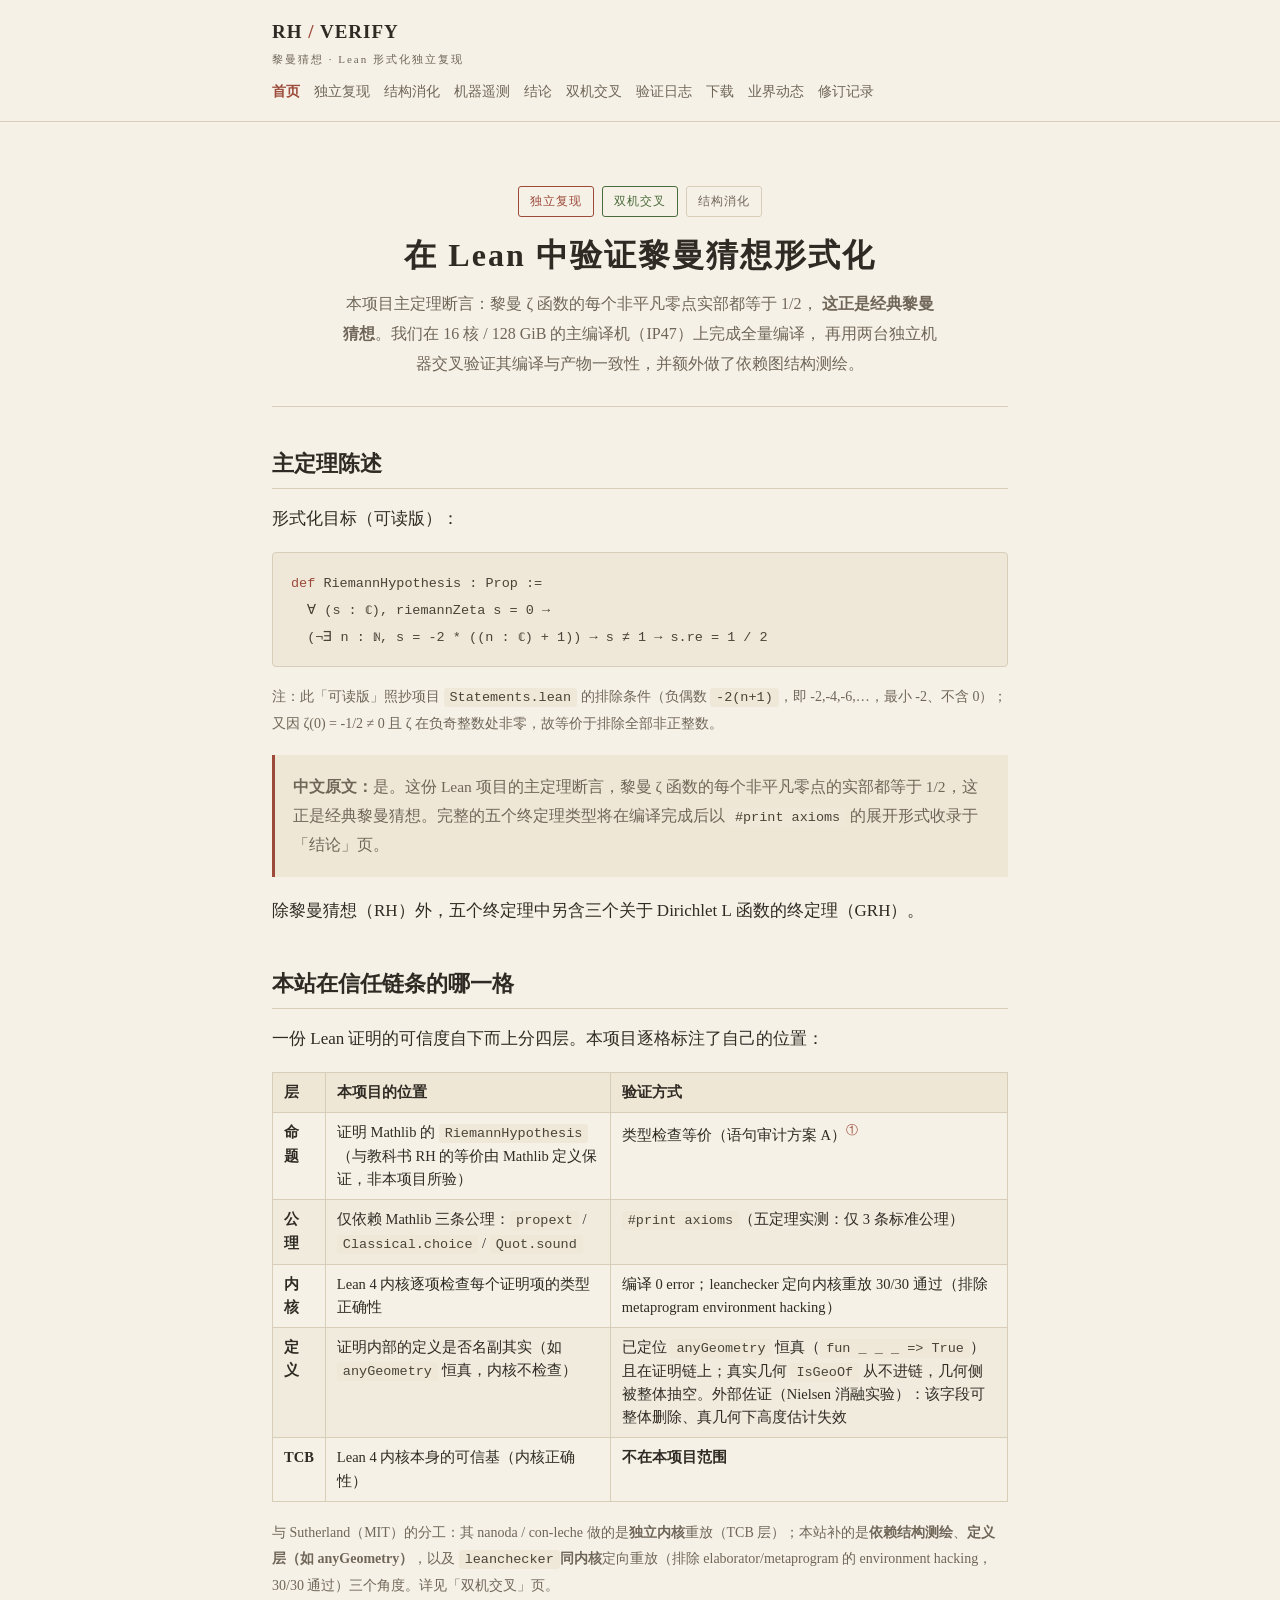
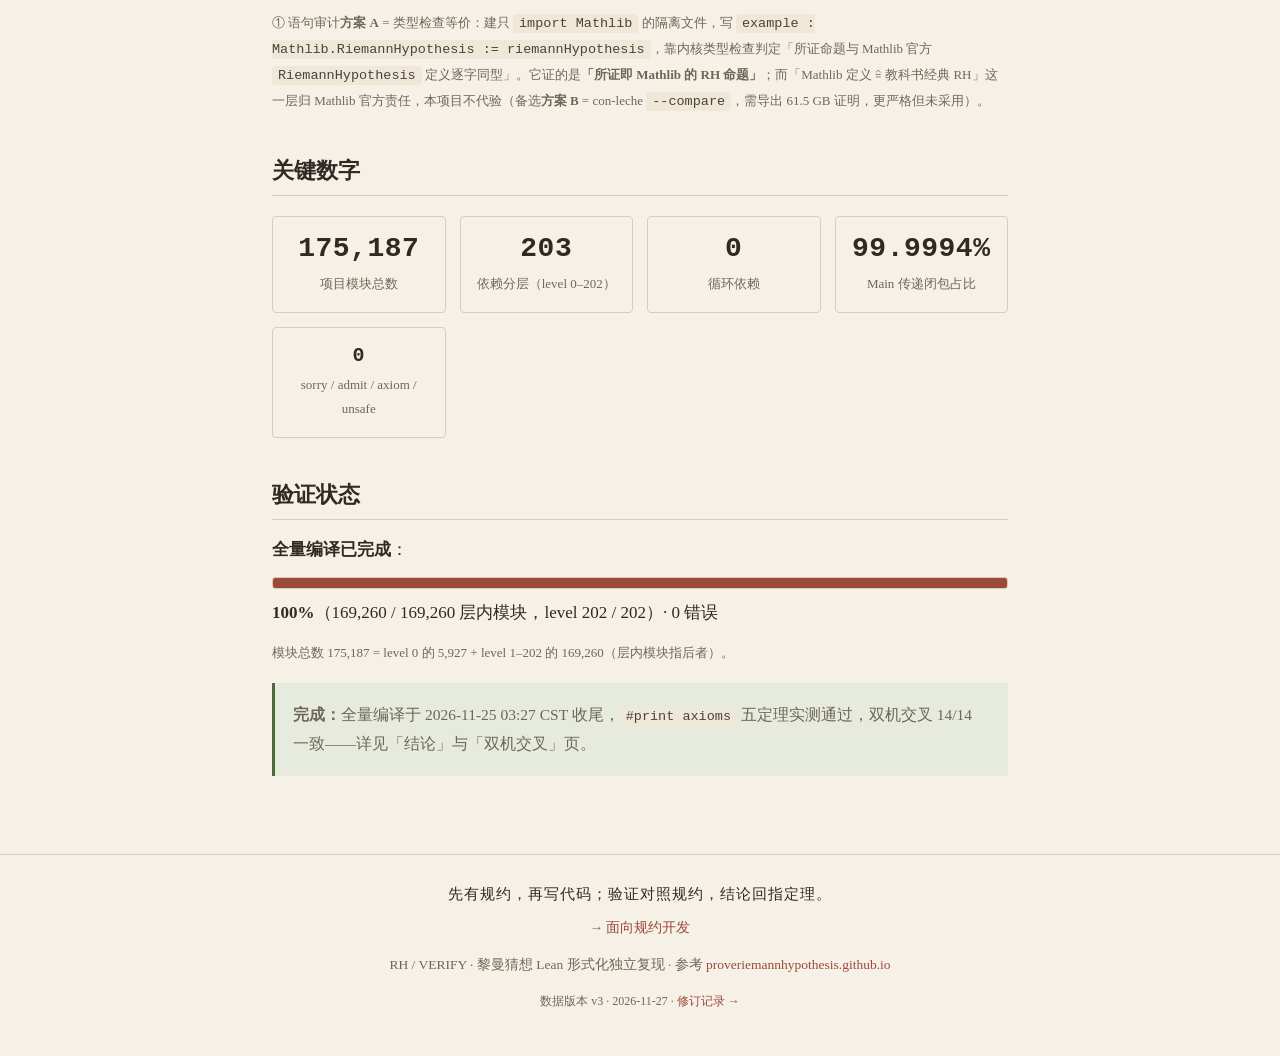
==== commit fa3086d5: "新增修订记录页(changelog)+全站nav/footer台账化(数据版本v3)" ====
--- a/index.html
+++ b/index.html
@@ -20,6 +20,7 @@
         <a href="log.html">验证日志</a>
         <a href="downloads.html">下载</a>
         <a href="news.html">业界动态</a>
+        <a href="changelog.html">修订记录</a>
       </nav>
     </div>
   </header>
@@ -137,7 +138,7 @@
     <div class="principle">先有规约，再写代码；验证对照规约，结论回指定理。</div>
     <p style="margin-top:8px">→ <a href="https://skyboyhjj.github.io/spec-oriented-development/">面向规约开发</a></p>
     <p style="margin-top:8px">RH / VERIFY · 黎曼猜想 Lean 形式化独立复现 · 参考 <a href="https://proveriemannhypothesis.github.io/">proveriemannhypothesis.github.io</a></p>
-    <p style="margin-top:8px;font-size:12px;color:var(--ink-soft)">数据快照：2026-11-25 03:27 CST · git d0fd2ecea</p>
+    <p style="margin-top:8px;font-size:12px;color:var(--ink-soft)">数据版本 v3 · 2026-11-27 · <a href="changelog.html">修订记录 →</a></p>
   </footer>
 </body>
 </html>
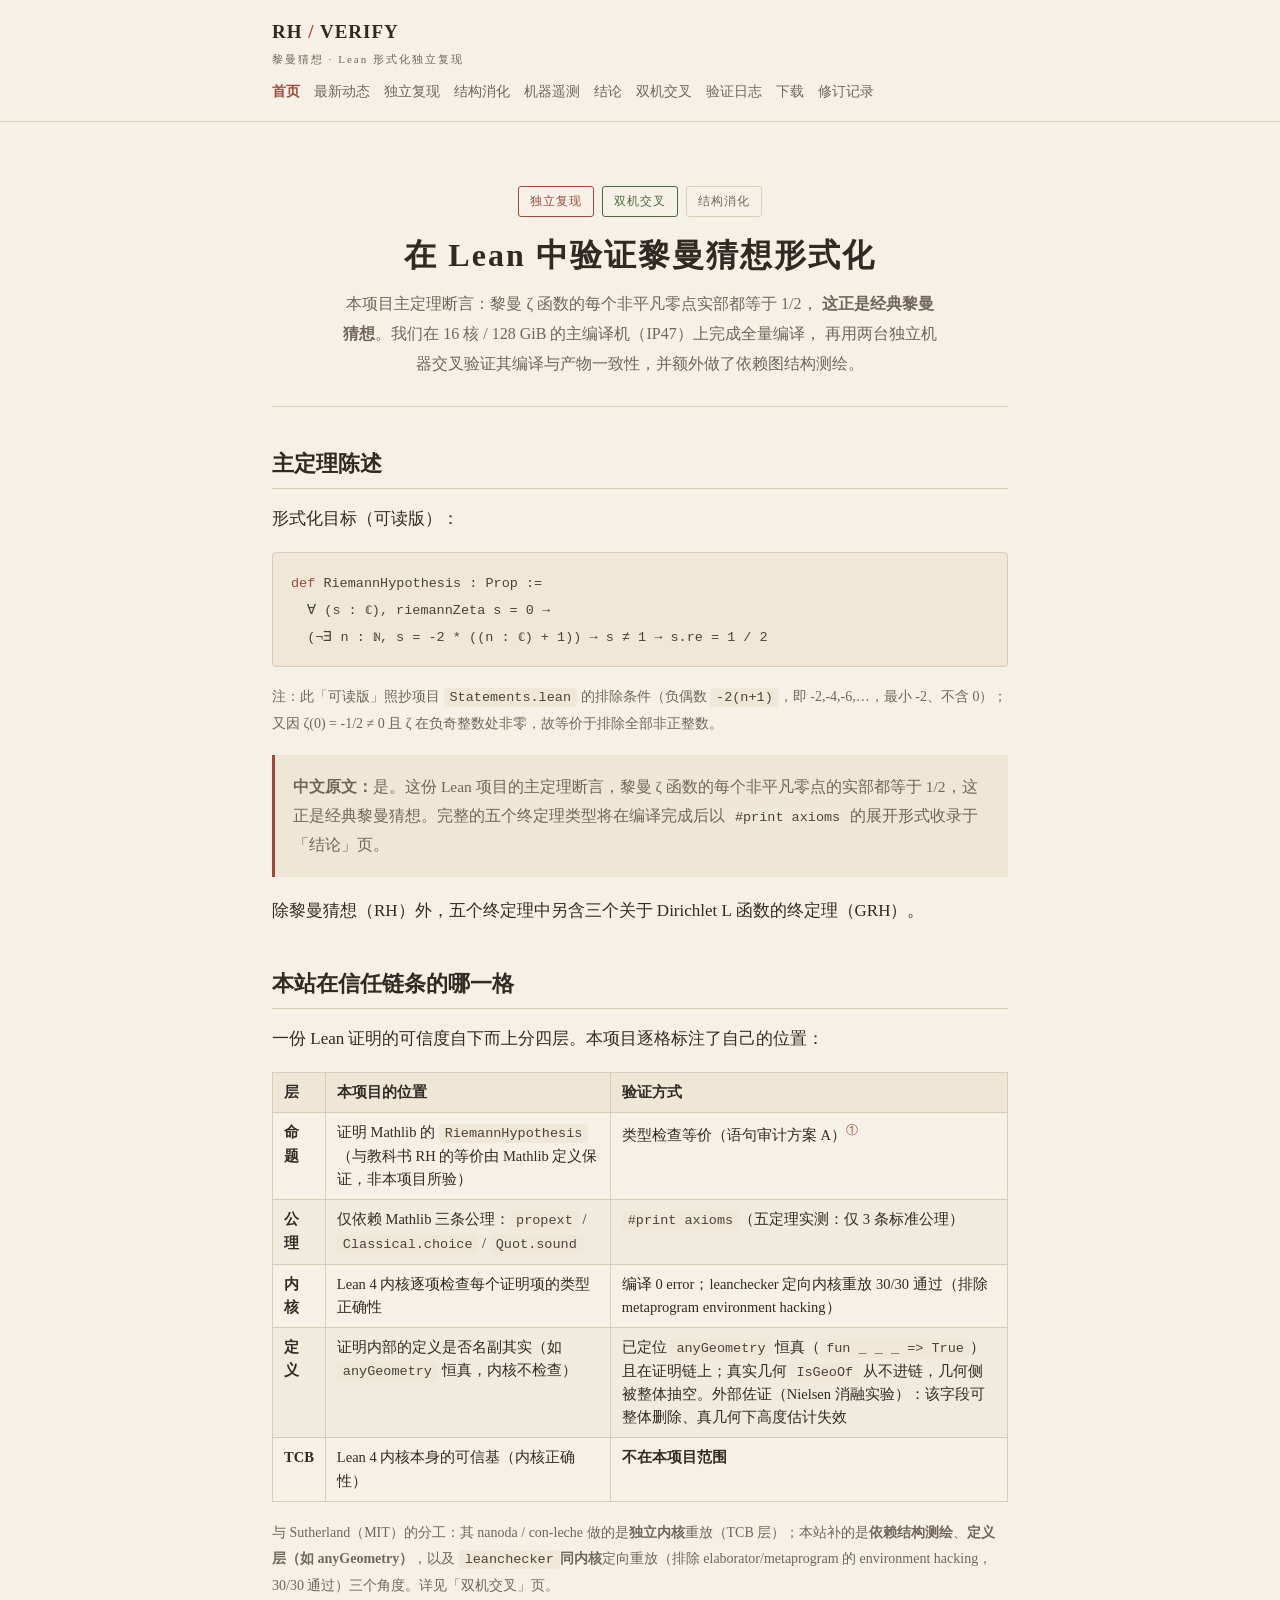
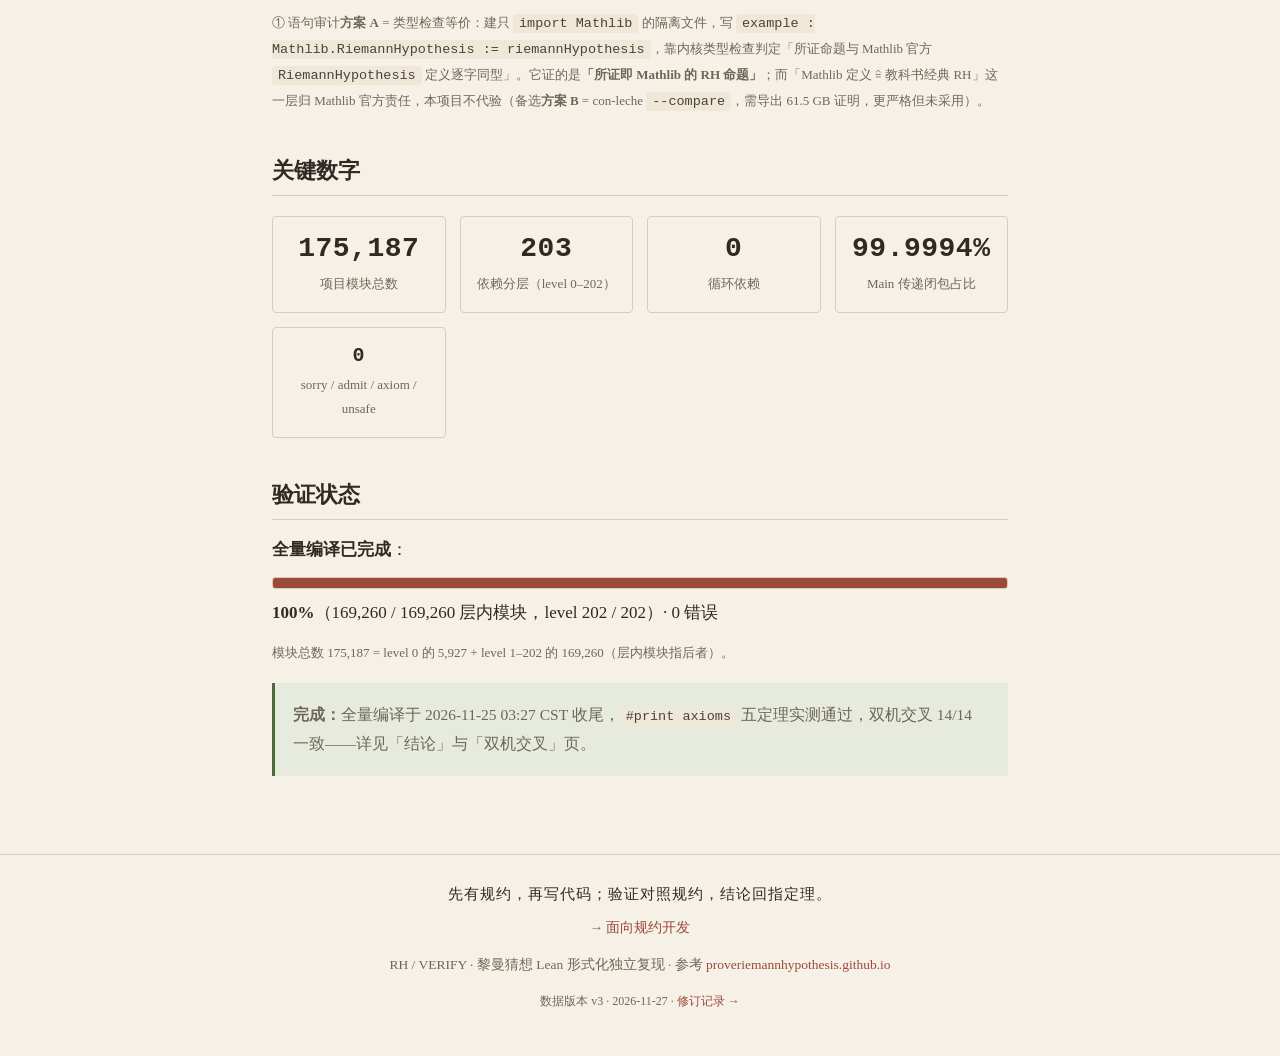
==== commit 4e6838d6: "站点: 业界动态改名最新动态+nav移到首页右侧" ====
--- a/index.html
+++ b/index.html
@@ -12,6 +12,7 @@
       <div class="brand"><a href="index.html">RH <span class="sep">/</span> VERIFY<span class="en">黎曼猜想 · Lean 形式化独立复现</span></a></div>
       <nav class="site-nav">
         <a href="index.html" class="active">首页</a>
+        <a href="news.html">最新动态</a>
         <a href="reproduction.html">独立复现</a>
         <a href="structure.html">结构消化</a>
         <a href="machine.html">机器遥测</a>
@@ -19,7 +20,6 @@
         <a href="crosscheck.html">双机交叉</a>
         <a href="log.html">验证日志</a>
         <a href="downloads.html">下载</a>
-        <a href="news.html">业界动态</a>
         <a href="changelog.html">修订记录</a>
       </nav>
     </div>
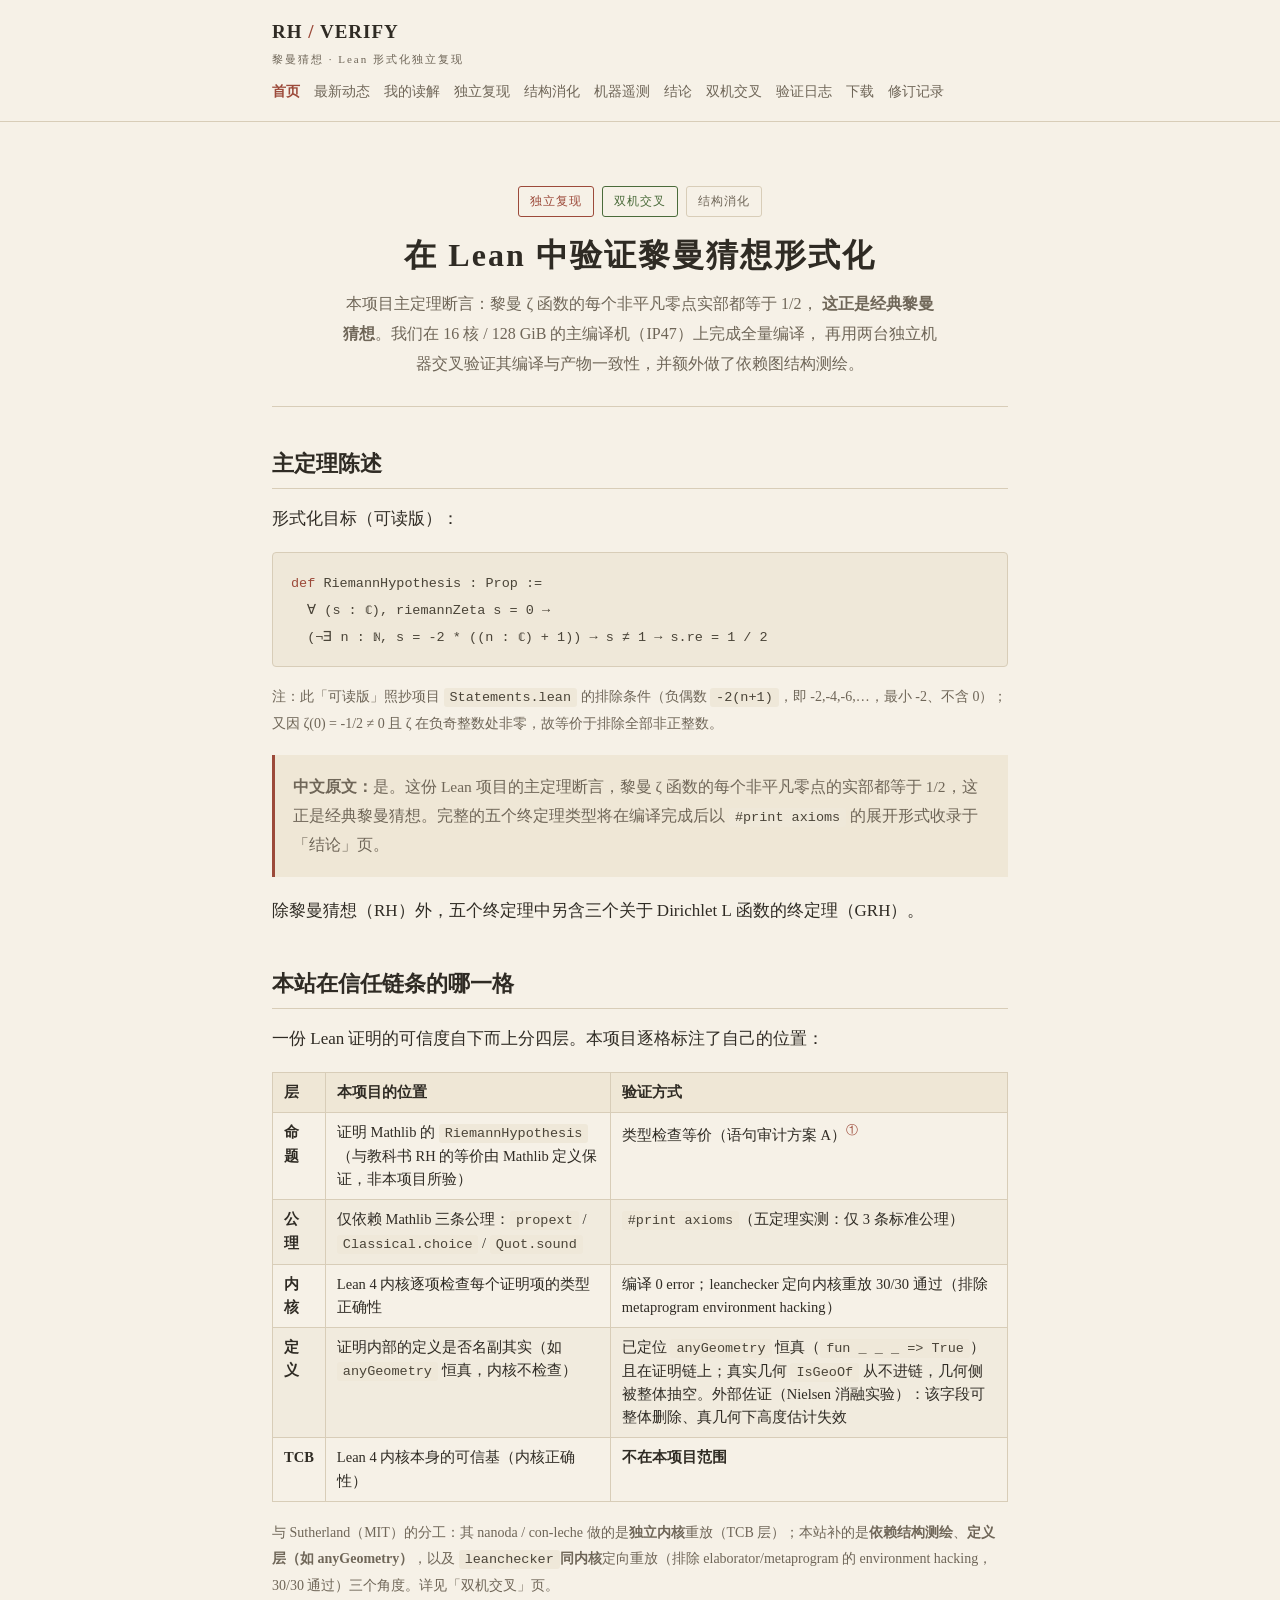
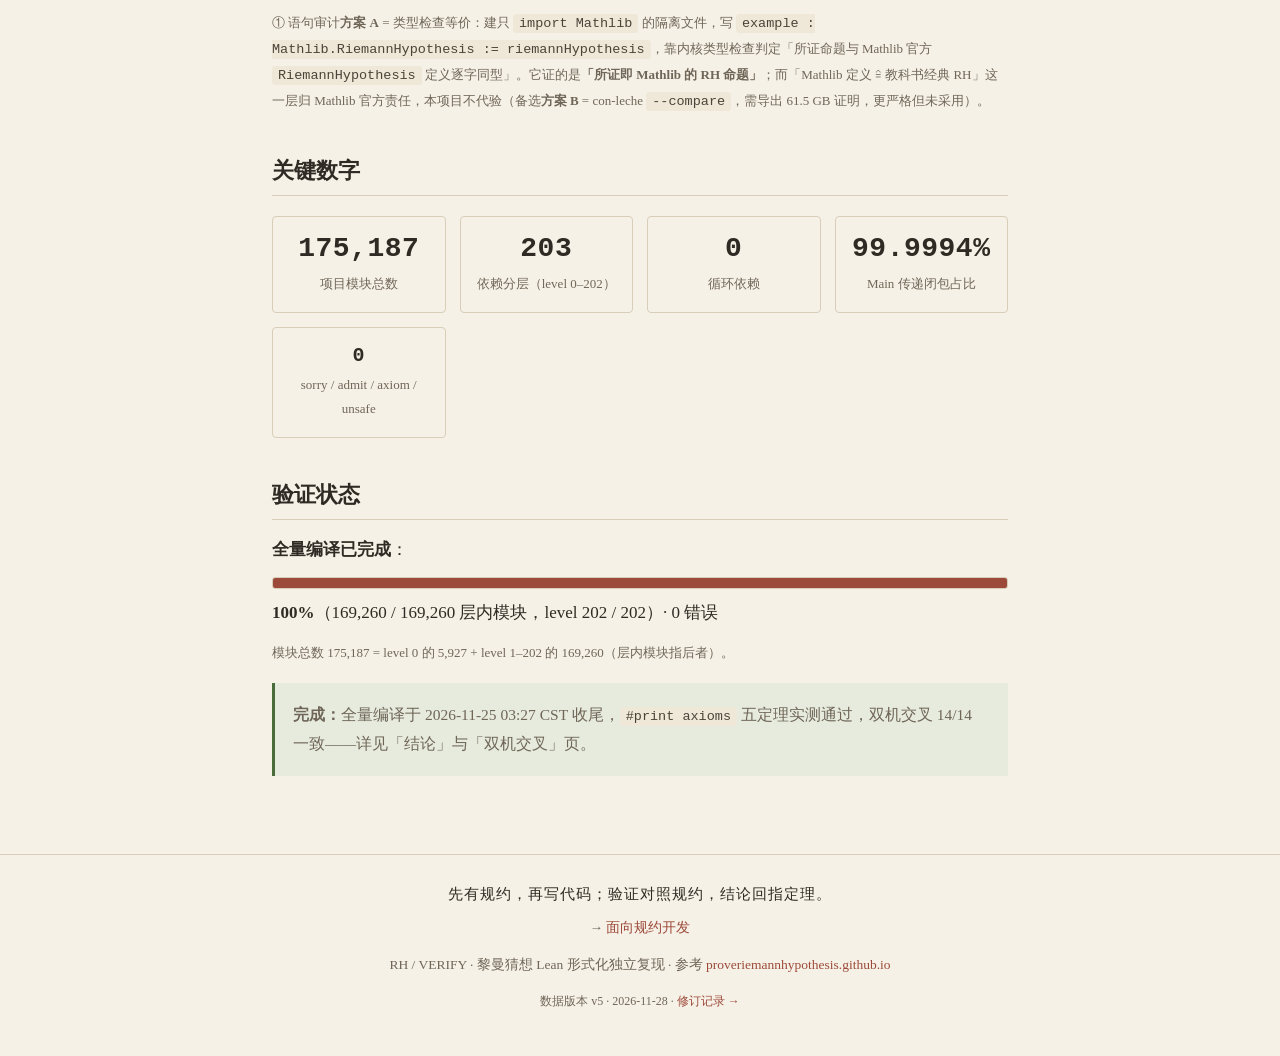
==== commit 48d10460: "新增我的读解页(路径导航)+全站nav第3位+footer v5" ====
--- a/index.html
+++ b/index.html
@@ -13,6 +13,7 @@
       <nav class="site-nav">
         <a href="index.html" class="active">首页</a>
         <a href="news.html">最新动态</a>
+        <a href="readings.html">我的读解</a>
         <a href="reproduction.html">独立复现</a>
         <a href="structure.html">结构消化</a>
         <a href="machine.html">机器遥测</a>
@@ -138,7 +139,7 @@
     <div class="principle">先有规约，再写代码；验证对照规约，结论回指定理。</div>
     <p style="margin-top:8px">→ <a href="https://skyboyhjj.github.io/spec-oriented-development/">面向规约开发</a></p>
     <p style="margin-top:8px">RH / VERIFY · 黎曼猜想 Lean 形式化独立复现 · 参考 <a href="https://proveriemannhypothesis.github.io/">proveriemannhypothesis.github.io</a></p>
-    <p style="margin-top:8px;font-size:12px;color:var(--ink-soft)">数据版本 v3 · 2026-11-27 · <a href="changelog.html">修订记录 →</a></p>
+    <p style="margin-top:8px;font-size:12px;color:var(--ink-soft)">数据版本 v5 · 2026-11-28 · <a href="changelog.html">修订记录 →</a></p>
   </footer>
 </body>
 </html>
--- a/css/style.css
+++ b/css/style.css
@@ -173,6 +173,38 @@
   font-weight: 700; font-family: "SF Mono", "Cascadia Code", Consolas, monospace;
 }
 
+/* ---------- 探索路径导航（我的读解） ---------- */
+.path-nav {
+  display: flex; flex-wrap: wrap; align-items: stretch;
+  gap: 8px; margin: 20px 0;
+}
+.path-node {
+  flex: 1 1 150px; min-width: 140px;
+  border: 1px solid var(--line); border-radius: 4px;
+  padding: 14px 14px; background: var(--bg);
+  display: flex; flex-direction: column; gap: 4px;
+  border-bottom: none; text-align: left;
+  transition: border-color .15s;
+}
+.path-node:hover { border-color: var(--accent); }
+.path-node.ok { border-top: 3px solid var(--ok); }
+.path-node.fail { border-top: 3px solid var(--accent); }
+.path-node.info { border-top: 3px solid var(--warn); }
+.path-idx { font-size: 12px; letter-spacing: 1px; color: var(--ink-soft); }
+.path-mark { font-size: 22px; line-height: 1; font-weight: 700; }
+.path-node.ok .path-mark { color: var(--ok); }
+.path-node.fail .path-mark { color: var(--accent); }
+.path-node.info .path-mark { color: var(--warn); }
+.path-title { font-size: 15px; font-weight: 700; color: var(--ink); }
+.path-sub { font-size: 12px; color: var(--ink-soft); line-height: 1.5; }
+.path-arrow { align-self: center; color: var(--ink-soft); font-size: 18px; padding: 0 2px; }
+
+/* 要点标记 */
+.marker { display: inline-block; font-size: 13px; font-weight: 700; margin-right: 2px; }
+.marker.ok { color: var(--ok); }
+.marker.fail { color: var(--accent); }
+.marker.info { color: var(--warn); }
+
 /* ---------- 待回填占位 ---------- */
 .placeholder {
   border: 1px dashed var(--line); border-radius: 4px; padding: 28px;
